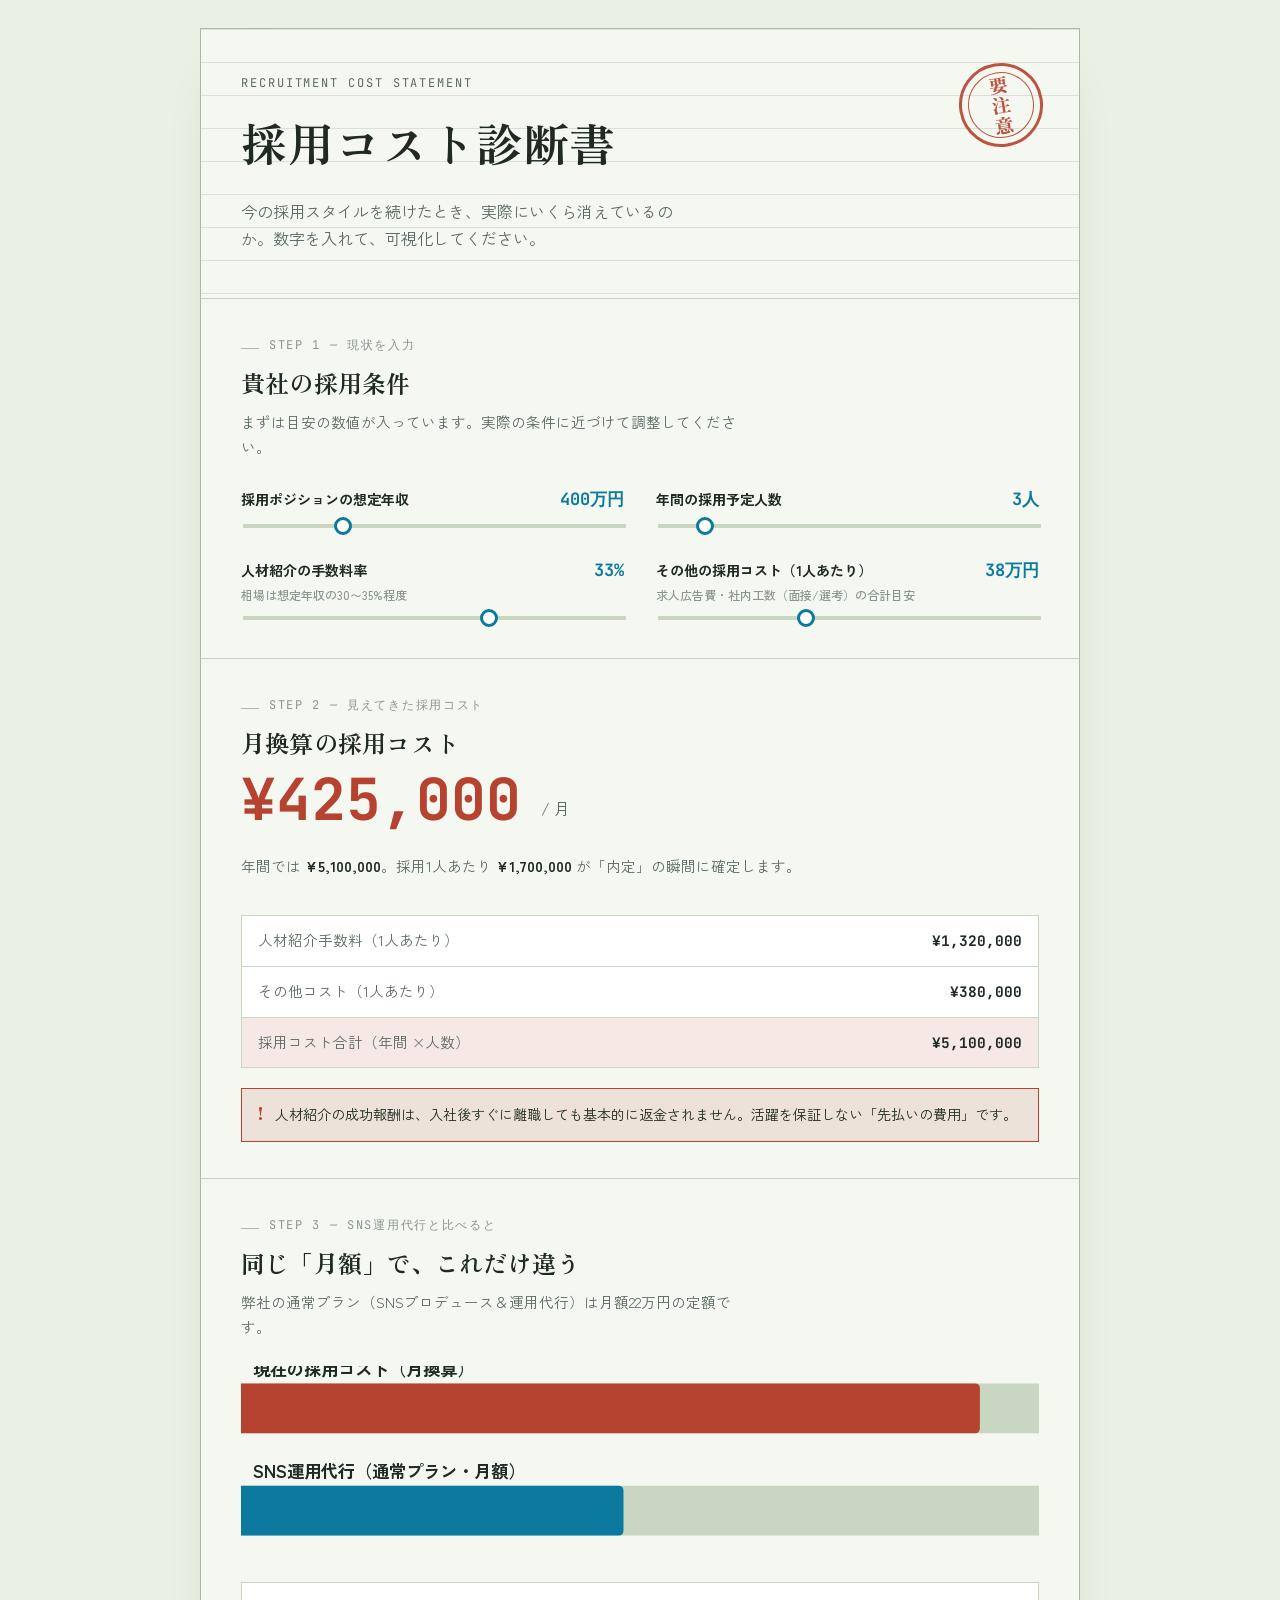
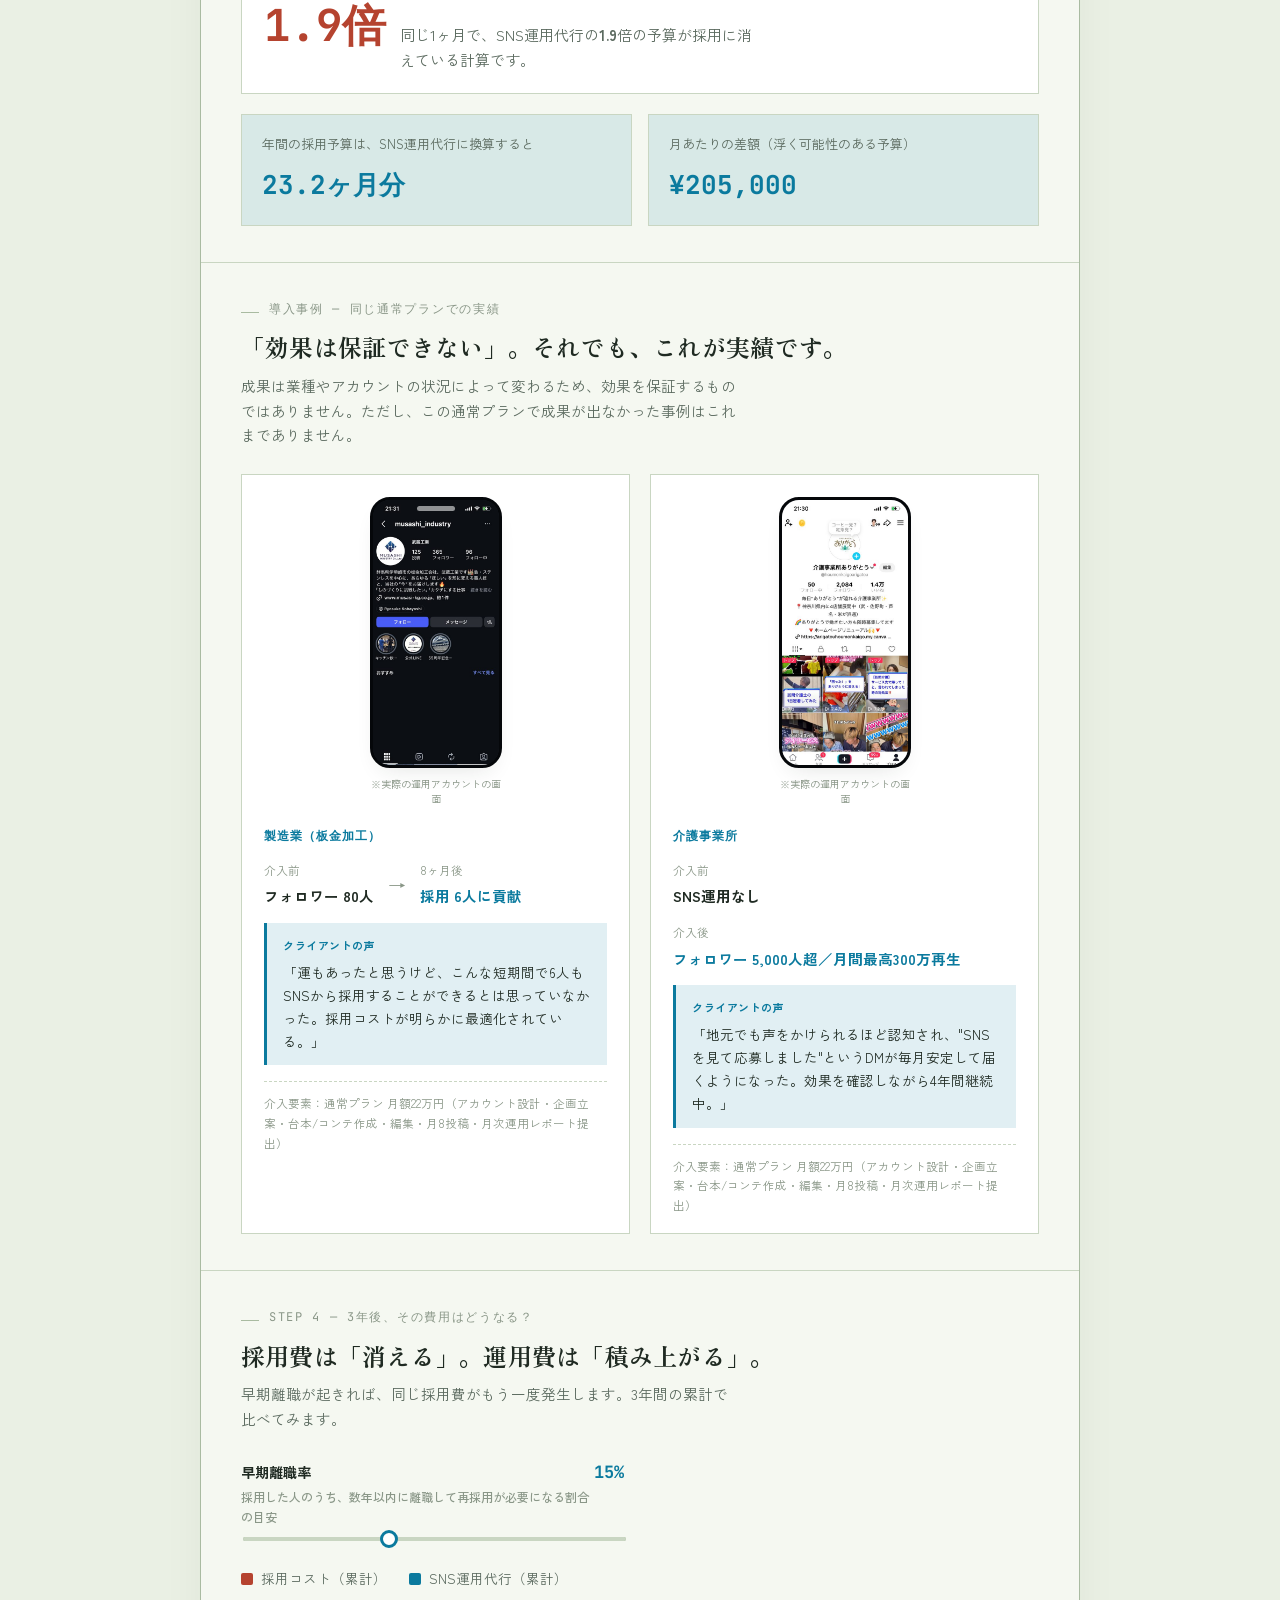
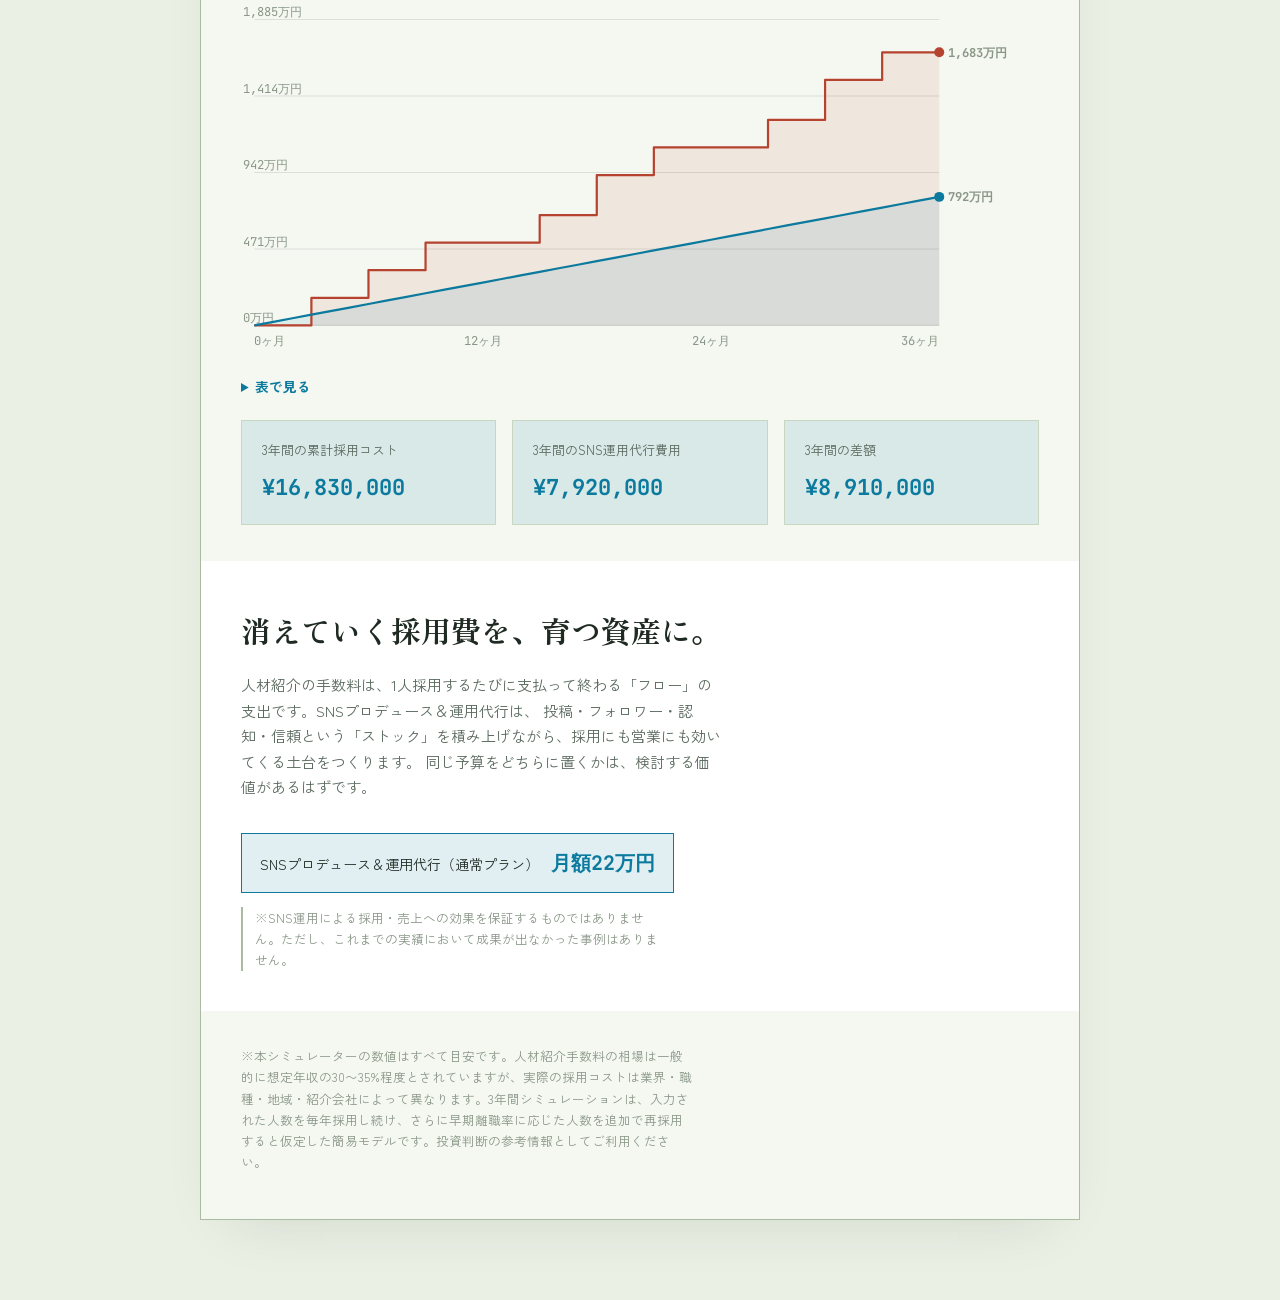
==== recruit-cost-simulator.html @ 8df4fd67 "Style the care-facility case description as a client testimonial quote" ====
<!doctype html>
<html lang="ja">
<head>
<meta charset="UTF-8" />
<meta name="viewport" content="width=device-width, initial-scale=1.0" />
<title>採用コスト診断書</title>
<meta name="description" content="今の採用スタイルを続けた場合の採用コストを可視化し、SNSプロデュース＆運用代行(月額22万円)と比較するシミュレーター。" />
<link rel="preconnect" href="https://fonts.googleapis.com">
<link rel="preconnect" href="https://fonts.gstatic.com" crossorigin>
<link href="https://fonts.googleapis.com/css2?family=Zen+Old+Mincho:wght@400;600;700;900&family=Zen+Kaku+Gothic+New:wght@400;500;700;900&family=JetBrains+Mono:wght@400;500;700&display=swap" rel="stylesheet">
<style>
  :root{
    --paper:#EAF0E4;
    --surface:#F5F8F1;
    --surface-raised:#FFFFFF;
    --ink:#1F2A22;
    --ink-muted:#5B6A5F;
    --ink-faint:#8A9788;
    --border:#C9D6C2;
    --border-strong:#A9BBA1;
    --accent-alert:#B5432F;
    --accent-alert-soft:rgba(181,67,47,0.12);
    --accent-value:#0B7A9E;
    --accent-value-soft:rgba(11,122,158,0.12);
    --grid-line:rgba(31,42,34,0.12);
    --shadow:rgba(31,42,34,0.16);
    --font-display:'Zen Old Mincho', 'Hiragino Mincho ProN', serif;
    --font-body:'Zen Kaku Gothic New', 'Hiragino Sans', sans-serif;
    --font-mono:'JetBrains Mono', 'SF Mono', monospace;
  }
  @media (prefers-color-scheme: dark){
    :root:not([data-theme="light"]){
      --paper:#121A15;
      --surface:#182119;
      --surface-raised:#1D2A20;
      --ink:#E7EFE2;
      --ink-muted:#9FB09A;
      --ink-faint:#6D7D6A;
      --border:#2A362A;
      --border-strong:#3B4A38;
      --accent-alert:#E2604A;
      --accent-alert-soft:rgba(226,96,74,0.18);
      --accent-value:#2FA0C4;
      --accent-value-soft:rgba(47,160,196,0.18);
      --grid-line:rgba(231,239,226,0.12);
      --shadow:rgba(0,0,0,0.5);
    }
  }
  :root[data-theme="dark"]{
    --paper:#121A15;
    --surface:#182119;
    --surface-raised:#1D2A20;
    --ink:#E7EFE2;
    --ink-muted:#9FB09A;
    --ink-faint:#6D7D6A;
    --border:#2A362A;
    --border-strong:#3B4A38;
    --accent-alert:#E2604A;
    --accent-alert-soft:rgba(226,96,74,0.18);
    --accent-value:#2FA0C4;
    --accent-value-soft:rgba(47,160,196,0.18);
    --grid-line:rgba(231,239,226,0.12);
    --shadow:rgba(0,0,0,0.5);
  }

  *{box-sizing:border-box;}
  html{background:var(--paper);}
  body{
    margin:0;
    background:var(--paper);
    color:var(--ink);
    font-family:var(--font-body);
    font-size:16px;
    line-height:1.7;
    -webkit-font-smoothing:antialiased;
  }
  @media (prefers-reduced-motion: reduce){
    *{animation-duration:0.001ms !important; transition-duration:0.001ms !important;}
  }

  .sheet{
    max-width:920px;
    margin:0 auto;
    padding:28px 20px 80px;
  }
  .doc{
    border:1px solid var(--border-strong);
    background:var(--surface);
    box-shadow:0 24px 60px -32px var(--shadow);
    position:relative;
  }

  /* ---------- masthead ---------- */
  .masthead{
    position:relative;
    padding:44px 40px 30px;
    border-bottom:1px solid var(--border);
    background:
      repeating-linear-gradient(var(--grid-line) 0 1px, transparent 1px 33px);
  }
  .masthead__kicker{
    font-family:var(--font-mono);
    font-size:12px;
    letter-spacing:0.16em;
    color:var(--ink-muted);
    text-transform:uppercase;
  }
  .masthead__title{
    font-family:var(--font-display);
    font-weight:700;
    font-size:clamp(30px, 5vw, 46px);
    margin:10px 0 14px;
    text-wrap:balance;
    letter-spacing:0.02em;
  }
  .masthead__lead{
    max-width:56ch;
    color:var(--ink-muted);
    font-size:16px;
  }
  .stamp{
    position:absolute;
    top:34px;
    right:36px;
    width:84px;
    height:84px;
    border:3px solid var(--accent-alert);
    border-radius:50%;
    display:flex;
    align-items:center;
    justify-content:center;
    transform:rotate(-9deg);
    opacity:0.9;
  }
  .stamp::before{
    content:"";
    position:absolute;
    inset:6px;
    border:1px solid var(--accent-alert);
    border-radius:50%;
  }
  .stamp span{
    writing-mode:vertical-rl;
    font-family:var(--font-display);
    font-weight:900;
    font-size:19px;
    color:var(--accent-alert);
    letter-spacing:0.1em;
  }
  @media (max-width:560px){
    .stamp{width:64px;height:64px;top:20px;right:20px;}
    .stamp span{font-size:14px;}
    .masthead{padding:36px 22px 24px;}
  }

  /* ---------- sections ---------- */
  .section{
    padding:36px 40px;
    border-bottom:1px solid var(--border);
  }
  .section:last-of-type{border-bottom:none;}
  @media (max-width:560px){ .section{padding:28px 22px;} }

  .eyebrow{
    display:flex;
    align-items:baseline;
    gap:10px;
    font-family:var(--font-mono);
    font-size:12px;
    letter-spacing:0.14em;
    color:var(--ink-faint);
    text-transform:uppercase;
    margin-bottom:8px;
  }
  .eyebrow::before{
    content:"";
    width:18px;
    height:1px;
    background:var(--border-strong);
    display:inline-block;
  }
  .section h2{
    font-family:var(--font-display);
    font-size:24px;
    font-weight:700;
    margin:0 0 6px;
    letter-spacing:0.01em;
  }
  .section__note{
    color:var(--ink-muted);
    font-size:14.5px;
    max-width:62ch;
    margin:0 0 26px;
  }

  /* ---------- form fields ---------- */
  .fields{
    display:grid;
    grid-template-columns:1fr 1fr;
    gap:26px 32px;
  }
  @media (max-width:640px){ .fields{grid-template-columns:1fr;} }

  .field{
    display:flex;
    flex-direction:column;
    gap:8px;
  }
  .field__label{
    display:flex;
    justify-content:space-between;
    align-items:baseline;
    font-size:14px;
    font-weight:700;
  }
  .field__label small{
    display:block;
    font-weight:500;
    color:var(--ink-faint);
    font-size:12px;
    margin-top:2px;
  }
  .field__value{
    font-family:var(--font-mono);
    font-variant-numeric:tabular-nums;
    font-size:17px;
    font-weight:700;
    color:var(--accent-value);
    white-space:nowrap;
  }
  input[type="range"]{
    -webkit-appearance:none;
    appearance:none;
    width:100%;
    height:4px;
    border-radius:2px;
    background:linear-gradient(var(--border-strong), var(--border-strong)) no-repeat;
    background-size:100% 100%;
    cursor:pointer;
  }
  input[type="range"]::-webkit-slider-runnable-track{
    height:4px;
    border-radius:2px;
    background:var(--border);
  }
  input[type="range"]::-moz-range-track{
    height:4px;
    border-radius:2px;
    background:var(--border);
  }
  input[type="range"]::-webkit-slider-thumb{
    -webkit-appearance:none;
    width:18px;height:18px;
    border-radius:50%;
    background:var(--surface-raised);
    border:3px solid var(--accent-value);
    margin-top:-7px;
    cursor:pointer;
  }
  input[type="range"]::-moz-range-thumb{
    width:12px;height:12px;
    border-radius:50%;
    background:var(--surface-raised);
    border:3px solid var(--accent-value);
    cursor:pointer;
  }
  input[type="range"]:focus-visible{outline:2px solid var(--accent-value); outline-offset:4px;}

  /* ---------- hero numbers ---------- */
  .hero-figure{
    display:flex;
    flex-wrap:wrap;
    align-items:flex-end;
    gap:12px 20px;
    margin-bottom:22px;
  }
  .hero-figure__value{
    font-family:var(--font-mono);
    font-variant-numeric:tabular-nums;
    font-weight:700;
    font-size:clamp(38px, 6vw, 58px);
    color:var(--accent-alert);
    line-height:1;
  }
  .hero-figure__unit{
    font-size:16px;
    color:var(--ink-muted);
    padding-bottom:6px;
  }
  .hero-figure__sub{
    width:100%;
    font-size:14.5px;
    color:var(--ink-muted);
  }
  .hero-figure__sub b{color:var(--ink); font-weight:700;}

  .breakdown{
    display:flex;
    flex-direction:column;
    gap:0;
    border:1px solid var(--border);
    background:var(--surface-raised);
  }
  .breakdown__row{
    display:flex;
    justify-content:space-between;
    align-items:baseline;
    gap:12px;
    padding:12px 16px;
    border-bottom:1px solid var(--border);
    font-size:14.5px;
  }
  .breakdown__row:last-child{border-bottom:none; background:var(--accent-alert-soft);}
  .breakdown__row span:first-child{color:var(--ink-muted);}
  .breakdown__row span:last-child{
    font-family:var(--font-mono);
    font-variant-numeric:tabular-nums;
    font-weight:700;
  }

  .flag{
    margin-top:20px;
    display:flex;
    gap:12px;
    padding:14px 16px;
    background:var(--accent-alert-soft);
    border:1px solid var(--accent-alert);
    font-size:14px;
    color:var(--ink);
  }
  .flag__mark{
    font-family:var(--font-display);
    font-weight:900;
    color:var(--accent-alert);
    font-size:18px;
    line-height:1;
  }

  /* ---------- bar chart ---------- */
  .barchart{width:100%; margin-bottom:22px;}
  .barchart .bar-label{font-family:var(--font-body); font-size:14px; font-weight:700; fill:var(--ink);}
  .barchart .bar-value{font-family:var(--font-mono); font-size:15px; font-weight:700; font-variant-numeric:tabular-nums;}
  .barchart .bar-track{fill:var(--border);}

  .multiple-callout{
    display:flex;
    align-items:baseline;
    gap:14px;
    flex-wrap:wrap;
    padding:20px 22px;
    background:var(--surface-raised);
    border:1px solid var(--border);
  }
  .multiple-callout__num{
    font-family:var(--font-mono);
    font-weight:700;
    font-size:44px;
    color:var(--accent-alert);
    line-height:1;
  }
  .multiple-callout__text{font-size:15px; color:var(--ink-muted); max-width:44ch;}

  .value-cards{
    display:grid;
    grid-template-columns:1fr 1fr;
    gap:16px;
    margin-top:20px;
  }
  @media (max-width:640px){ .value-cards{grid-template-columns:1fr;} }

  .case-grid{
    display:grid;
    grid-template-columns:1fr 1fr;
    gap:20px;
  }
  @media (max-width:680px){ .case-grid{grid-template-columns:1fr;} }
  .case-card{
    display:flex;
    flex-direction:column;
    padding:22px 22px 18px;
    border:1px solid var(--border);
    background:var(--surface-raised);
  }
  .case-card__top{
    display:flex;
    flex-wrap:wrap;
    gap:20px;
    align-items:flex-start;
  }
  .case-card__content{
    flex:1 1 200px;
    min-width:0;
  }

  .phone-mock{
    flex:none;
    width:132px;
    display:flex;
    flex-direction:column;
    align-items:center;
    gap:8px;
    margin:0 auto;
  }
  .phone-mock__frame{
    width:132px;
    aspect-ratio:9/18.5;
    background:#10151c;
    border:3px solid #05070a;
    border-radius:20px;
    box-shadow:0 10px 24px -12px var(--shadow), inset 0 0 0 1px rgba(255,255,255,0.05);
    position:relative;
    overflow:hidden;
  }
  .phone-mock__notch{
    position:absolute;
    top:6px;
    left:50%;
    transform:translateX(-50%);
    width:38px;
    height:5px;
    border-radius:3px;
    background:rgba(255,255,255,0.55);
    z-index:2;
  }
  .phone-mock__shot{
    width:100%;
    height:100%;
    object-fit:cover;
    object-position:top center;
    display:block;
  }
  .phone-mock__caption{
    font-size:10px;
    line-height:1.5;
    text-align:center;
    color:var(--ink-faint);
  }

  .case-card__industry{
    font-family:var(--font-mono);
    font-size:12px;
    letter-spacing:0.08em;
    color:var(--accent-value);
    font-weight:700;
    margin-bottom:14px;
  }
  .case-card__stats{
    display:flex;
    align-items:center;
    gap:14px;
    flex-wrap:wrap;
  }
  .case-stat{display:flex; flex-direction:column; gap:4px;}
  .case-stat__label{font-size:11.5px; color:var(--ink-faint);}
  .case-stat__value{font-size:14.5px; font-weight:700; color:var(--ink);}
  .case-stat__value--highlight{color:var(--accent-value);}
  .case-stat__arrow{color:var(--ink-faint); font-size:18px; padding-bottom:2px;}
  .case-card__detail{
    margin:14px 0 0;
    font-size:13.5px;
    color:var(--ink-muted);
  }
  .case-card__quote{
    margin:14px 0 0;
    padding:13px 16px;
    background:var(--accent-value-soft);
    border-left:3px solid var(--accent-value);
  }
  .case-card__quote-label{
    display:block;
    font-size:11px;
    font-weight:700;
    letter-spacing:0.05em;
    color:var(--accent-value);
    margin-bottom:6px;
  }
  .case-card__quote p{
    margin:0;
    font-size:13.5px;
    line-height:1.7;
    color:var(--ink);
  }
  .case-card__plan{
    margin:16px 0 0;
    padding-top:12px;
    border-top:1px dashed var(--border);
    font-size:11.5px;
    color:var(--ink-faint);
  }

  .value-card{
    padding:18px 20px;
    border:1px solid var(--border);
    background:var(--accent-value-soft);
  }
  .value-card__label{font-size:13px; color:var(--ink-muted); margin-bottom:8px;}
  .value-card__num{
    font-family:var(--font-mono);
    font-variant-numeric:tabular-nums;
    font-weight:700;
    font-size:26px;
    color:var(--accent-value);
  }

  /* ---------- line chart ---------- */
  .legend{
    display:flex;
    gap:22px;
    flex-wrap:wrap;
    margin-bottom:14px;
    font-size:13.5px;
    color:var(--ink-muted);
  }
  .legend__item{display:flex; align-items:center; gap:8px;}
  .legend__swatch{width:12px; height:12px; border-radius:2px; flex:none;}

  .chart2-wrap{position:relative; width:100%;}
  .chart2-wrap svg{width:100%; height:auto; display:block; overflow:visible;}
  .chart2 .grid-line{stroke:var(--grid-line); stroke-width:1;}
  .chart2 .axis-label{font-family:var(--font-mono); font-size:11px; fill:var(--ink-faint);}
  .chart2 .crosshair{stroke:var(--ink-faint); stroke-width:1; stroke-dasharray:3 3; opacity:0; pointer-events:none;}
  .chart2 .hover-dot{opacity:0; pointer-events:none;}
  .chart2 .hover-catch{fill:transparent; cursor:crosshair;}

  .tooltip{
    position:absolute;
    pointer-events:none;
    background:var(--surface-raised);
    border:1px solid var(--border-strong);
    box-shadow:0 8px 22px -10px var(--shadow);
    padding:9px 12px;
    font-size:12.5px;
    line-height:1.6;
    white-space:nowrap;
    opacity:0;
    transform:translate(-50%,-100%);
    transition:opacity .1s ease;
    z-index:5;
  }
  .tooltip.is-visible{opacity:1;}
  .tooltip .t-month{font-family:var(--font-mono); color:var(--ink-faint); font-size:11px; margin-bottom:3px;}
  .tooltip .t-row{display:flex; align-items:center; gap:6px;}
  .tooltip .t-dot{width:8px;height:8px;border-radius:50%;flex:none;}
  .tooltip .t-val{font-family:var(--font-mono); font-weight:700; font-variant-numeric:tabular-nums; margin-left:auto; padding-left:10px;}

  details.table-toggle{margin-top:16px; font-size:13.5px;}
  details.table-toggle summary{cursor:pointer; color:var(--accent-value); font-weight:700;}
  .data-table-wrap{overflow-x:auto; margin-top:12px;}
  table.data-table{border-collapse:collapse; width:100%; min-width:480px; font-size:13px;}
  table.data-table th, table.data-table td{
    border:1px solid var(--border);
    padding:7px 10px;
    text-align:right;
    font-family:var(--font-mono);
    font-variant-numeric:tabular-nums;
  }
  table.data-table th:first-child, table.data-table td:first-child{text-align:left; font-family:var(--font-body);}
  table.data-table thead th{background:var(--surface); font-family:var(--font-body); font-weight:700;}

  .summary3y{
    display:grid;
    grid-template-columns:1fr 1fr 1fr;
    gap:16px;
    margin-top:22px;
  }
  @media (max-width:680px){ .summary3y{grid-template-columns:1fr;} }
  .summary3y .value-card__num{font-size:22px;}

  /* ---------- closing ---------- */
  .closing{
    padding:44px 40px 40px;
    background:var(--surface-raised);
  }
  .closing h2{
    font-family:var(--font-display);
    font-size:clamp(22px, 3.4vw, 30px);
    margin:0 0 16px;
    text-wrap:balance;
  }
  .closing p{max-width:60ch; color:var(--ink-muted); font-size:15px;}
  .closing .price-badge{
    display:inline-flex;
    align-items:baseline;
    gap:8px;
    margin-top:18px;
    padding:12px 18px;
    border:1px solid var(--accent-value);
    background:var(--accent-value-soft);
    font-size:14px;
  }
  .closing .price-badge b{
    font-family:var(--font-mono);
    font-size:20px;
    color:var(--accent-value);
    font-variant-numeric:tabular-nums;
    white-space:nowrap;
  }
  .closing .effect-note{
    max-width:60ch;
    margin:14px 0 0;
    padding-left:12px;
    border-left:2px solid var(--border-strong);
    font-size:12.5px;
    line-height:1.7;
    color:var(--ink-faint);
  }

  .footnote{
    padding:22px 40px 34px;
    font-size:12.5px;
    color:var(--ink-faint);
    max-width:76ch;
  }
  @media (max-width:560px){ .closing, .footnote{padding-left:22px; padding-right:22px;} }
</style>
</head>
<body>

<div class="sheet">
  <div class="doc">

    <header class="masthead">
      <div class="masthead__kicker">Recruitment Cost Statement</div>
      <h1 class="masthead__title">採用コスト診断書</h1>
      <p class="masthead__lead">
        今の採用スタイルを続けたとき、実際にいくら消えているのか。数字を入れて、可視化してください。
      </p>
      <div class="stamp" aria-hidden="true"><span>要注意</span></div>
    </header>

    <!-- STEP 1 : inputs -->
    <section class="section">
      <div class="eyebrow">Step 1 — 現状を入力</div>
      <h2>貴社の採用条件</h2>
      <p class="section__note">まずは目安の数値が入っています。実際の条件に近づけて調整してください。</p>

      <div class="fields">
        <div class="field">
          <div class="field__label">
            <span>採用ポジションの想定年収</span>
            <span class="field__value" id="salaryOut">400万円</span>
          </div>
          <input type="range" id="salaryRange" min="2000000" max="10000000" step="100000" value="4000000" aria-label="想定年収" />
        </div>

        <div class="field">
          <div class="field__label">
            <span>年間の採用予定人数</span>
            <span class="field__value" id="hiresOut">3人</span>
          </div>
          <input type="range" id="hiresRange" min="1" max="20" step="1" value="3" aria-label="年間の採用予定人数" />
        </div>

        <div class="field">
          <div class="field__label">
            <span>人材紹介の手数料率
              <small>相場は想定年収の30〜35%程度</small>
            </span>
            <span class="field__value" id="agencyOut">33%</span>
          </div>
          <input type="range" id="agencyRange" min="20" max="40" step="1" value="33" aria-label="人材紹介の手数料率" />
        </div>

        <div class="field">
          <div class="field__label">
            <span>その他の採用コスト（1人あたり）
              <small>求人広告費・社内工数（面接/選考）の合計目安</small>
            </span>
            <span class="field__value" id="otherOut">38万円</span>
          </div>
          <input type="range" id="otherRange" min="0" max="1000000" step="10000" value="380000" aria-label="その他の採用コスト" />
        </div>
      </div>
    </section>

    <!-- STEP 2 : current cost -->
    <section class="section">
      <div class="eyebrow">Step 2 — 見えてきた採用コスト</div>
      <h2>月換算の採用コスト</h2>

      <div class="hero-figure">
        <span class="hero-figure__value" id="monthlyOut">¥0</span>
        <span class="hero-figure__unit">/ 月</span>
        <p class="hero-figure__sub">年間では <b id="annualOut">¥0</b>。採用1人あたり <b id="perHireOut">¥0</b> が「内定」の瞬間に確定します。</p>
      </div>

      <div class="breakdown">
        <div class="breakdown__row"><span>人材紹介手数料（1人あたり）</span><span id="agencyPartOut">¥0</span></div>
        <div class="breakdown__row"><span>その他コスト（1人あたり）</span><span id="otherPartOut">¥0</span></div>
        <div class="breakdown__row"><span>採用コスト合計（年間 ×人数）</span><span id="totalPartOut">¥0</span></div>
      </div>

      <div class="flag">
        <span class="flag__mark">!</span>
        <span>人材紹介の成功報酬は、入社後すぐに離職しても基本的に返金されません。活躍を保証しない「先払いの費用」です。</span>
      </div>
    </section>

    <!-- STEP 3 : comparison -->
    <section class="section">
      <div class="eyebrow">Step 3 — SNS運用代行と比べると</div>
      <h2>同じ「月額」で、これだけ違う</h2>
      <p class="section__note">弊社の通常プラン（SNSプロデュース＆運用代行）は月額22万円の定額です。</p>

      <svg class="barchart" id="barChart" viewBox="0 0 640 150" role="img" aria-label="月換算の採用コストとSNS運用代行の比較">
        <rect class="bar-track" x="0" y="14" width="640" height="40" />
        <path id="barRecruit" fill="var(--accent-alert)" />
        <text class="bar-label" x="10" y="8" id="barRecruitLabel"></text>
        <text class="bar-value" x="630" y="42" text-anchor="end" fill="var(--accent-alert)" id="barRecruitValue"></text>

        <rect class="bar-track" x="0" y="96" width="640" height="40" />
        <path id="barService" fill="var(--accent-value)" />
        <text class="bar-label" x="10" y="90" id="barServiceLabel">SNS運用代行（通常プラン・月額）</text>
        <text class="bar-value" x="630" y="124" text-anchor="end" fill="var(--accent-value)" id="barServiceValue">¥220,000</text>
      </svg>

      <div class="multiple-callout">
        <span class="multiple-callout__num" id="multipleOut">0.0倍</span>
        <span class="multiple-callout__text">同じ1ヶ月で、SNS運用代行の<b id="multipleOut2">0.0</b>倍の予算が採用に消えている計算です。</span>
      </div>

      <div class="value-cards">
        <div class="value-card">
          <div class="value-card__label">年間の採用予算は、SNS運用代行に換算すると</div>
          <div class="value-card__num" id="monthsEquivalentOut">0ヶ月分</div>
        </div>
        <div class="value-card">
          <div class="value-card__label">月あたりの差額（浮く可能性のある予算）</div>
          <div class="value-card__num" id="diffMonthlyOut">¥0</div>
        </div>
      </div>
    </section>

    <!-- CASE STUDIES -->
    <section class="section">
      <div class="eyebrow">導入事例 — 同じ通常プランでの実績</div>
      <h2>「効果は保証できない」。それでも、これが実績です。</h2>
      <p class="section__note">成果は業種やアカウントの状況によって変わるため、効果を保証するものではありません。ただし、この通常プランで成果が出なかった事例はこれまでありません。</p>

      <div class="case-grid">
        <article class="case-card">
          <div class="case-card__top">
            <div class="phone-mock">
              <div class="phone-mock__frame">
                <div class="phone-mock__notch"></div>
                <img class="phone-mock__shot" src="assets/cases/case-manufacturing.jpg" alt="製造業クライアントのSNSアカウント画面" loading="lazy" />
              </div>
              <span class="phone-mock__caption">※実際の運用アカウントの画面</span>
            </div>
            <div class="case-card__content">
              <div class="case-card__industry">製造業（板金加工）</div>
              <div class="case-card__stats">
                <div class="case-stat">
                  <span class="case-stat__label">介入前</span>
                  <span class="case-stat__value">フォロワー 80人</span>
                </div>
                <span class="case-stat__arrow" aria-hidden="true">→</span>
                <div class="case-stat">
                  <span class="case-stat__label">8ヶ月後</span>
                  <span class="case-stat__value case-stat__value--highlight">採用 6人に貢献</span>
                </div>
              </div>
              <div class="case-card__quote">
                <span class="case-card__quote-label">クライアントの声</span>
                <p>「運もあったと思うけど、こんな短期間で6人もSNSから採用することができるとは思っていなかった。採用コストが明らかに最適化されている。」</p>
              </div>
              <p class="case-card__plan">介入要素：通常プラン 月額22万円（アカウント設計・企画立案・台本/コンテ作成・編集・月8投稿・月次運用レポート提出）</p>
            </div>
          </div>
        </article>

        <article class="case-card">
          <div class="case-card__top">
            <div class="phone-mock">
              <div class="phone-mock__frame">
                <div class="phone-mock__notch"></div>
                <img class="phone-mock__shot" src="assets/cases/case-care.jpg" alt="介護事業所クライアントのSNSアカウント画面" loading="lazy" />
              </div>
              <span class="phone-mock__caption">※実際の運用アカウントの画面</span>
            </div>
            <div class="case-card__content">
              <div class="case-card__industry">介護事業所</div>
              <div class="case-card__stats">
                <div class="case-stat">
                  <span class="case-stat__label">介入前</span>
                  <span class="case-stat__value">SNS運用なし</span>
                </div>
                <div class="case-stat">
                  <span class="case-stat__label">介入後</span>
                  <span class="case-stat__value case-stat__value--highlight">フォロワー 5,000人超／月間最高300万再生</span>
                </div>
              </div>
              <div class="case-card__quote">
                <span class="case-card__quote-label">クライアントの声</span>
                <p>「地元でも声をかけられるほど認知され、"SNSを見て応募しました"というDMが毎月安定して届くようになった。効果を確認しながら4年間継続中。」</p>
              </div>
              <p class="case-card__plan">介入要素：通常プラン 月額22万円（アカウント設計・企画立案・台本/コンテ作成・編集・月8投稿・月次運用レポート提出）</p>
            </div>
          </div>
        </article>
      </div>
    </section>

    <!-- STEP 4 : 3yr simulation -->
    <section class="section">
      <div class="eyebrow">Step 4 — 3年後、その費用はどうなる？</div>
      <h2>採用費は「消える」。運用費は「積み上がる」。</h2>
      <p class="section__note">早期離職が起きれば、同じ採用費がもう一度発生します。3年間の累計で比べてみます。</p>

      <div class="fields" style="margin-bottom:24px;">
        <div class="field">
          <div class="field__label">
            <span>早期離職率
              <small>採用した人のうち、数年以内に離職して再採用が必要になる割合の目安</small>
            </span>
            <span class="field__value" id="turnoverOut">15%</span>
          </div>
          <input type="range" id="turnoverRange" min="0" max="40" step="1" value="15" aria-label="早期離職率" />
        </div>
      </div>

      <div class="legend">
        <span class="legend__item"><span class="legend__swatch" style="background:var(--accent-alert)"></span>採用コスト（累計）</span>
        <span class="legend__item"><span class="legend__swatch" style="background:var(--accent-value)"></span>SNS運用代行（累計）</span>
      </div>

      <div class="chart2-wrap">
        <svg class="chart2" id="chart2" viewBox="0 0 720 320" role="img" aria-label="36ヶ月間の累計コスト推移">
          <g id="gridLines"></g>
          <g id="axisLabels"></g>
          <path id="areaRecruit" fill="var(--accent-alert)" opacity="0.10" stroke="none" />
          <path id="areaService" fill="var(--accent-value)" opacity="0.10" stroke="none" />
          <path id="lineRecruit" fill="none" stroke="var(--accent-alert)" stroke-width="2" stroke-linejoin="round" />
          <path id="lineService" fill="none" stroke="var(--accent-value)" stroke-width="2" stroke-linejoin="round" />
          <circle id="endDotRecruit" r="4.5" fill="var(--accent-alert)" />
          <circle id="endDotService" r="4.5" fill="var(--accent-value)" />
          <text id="endLabelRecruit" class="axis-label" font-weight="700" fill="var(--accent-alert)"></text>
          <text id="endLabelService" class="axis-label" font-weight="700" fill="var(--accent-value)"></text>
          <line id="crosshair" class="crosshair" y1="10" y2="270" />
          <circle id="hoverDotRecruit" class="hover-dot" r="4" fill="var(--accent-alert)" />
          <circle id="hoverDotService" class="hover-dot" r="4" fill="var(--accent-value)" />
          <rect id="hoverCatch" class="hover-catch" x="0" y="0" width="720" height="290" />
        </svg>
        <div class="tooltip" id="tooltip">
          <div class="t-month" id="tt-month"></div>
          <div class="t-row"><span class="t-dot" style="background:var(--accent-alert)"></span>採用コスト<span class="t-val" id="tt-recruit"></span></div>
          <div class="t-row"><span class="t-dot" style="background:var(--accent-value)"></span>SNS運用代行<span class="t-val" id="tt-service"></span></div>
        </div>
      </div>

      <details class="table-toggle">
        <summary>表で見る</summary>
        <div class="data-table-wrap">
          <table class="data-table">
            <thead><tr><th>経過月</th><th>採用コスト（累計）</th><th>SNS運用代行（累計）</th></tr></thead>
            <tbody id="timelineTableBody"></tbody>
          </table>
        </div>
      </details>

      <div class="summary3y">
        <div class="value-card">
          <div class="value-card__label">3年間の累計採用コスト</div>
          <div class="value-card__num" id="recruit3yOut">¥0</div>
        </div>
        <div class="value-card">
          <div class="value-card__label">3年間のSNS運用代行費用</div>
          <div class="value-card__num" id="service3yOut">¥0</div>
        </div>
        <div class="value-card">
          <div class="value-card__label">3年間の差額</div>
          <div class="value-card__num" id="diff3yOut">¥0</div>
        </div>
      </div>
    </section>

    <div class="closing">
      <h2>消えていく採用費を、育つ資産に。</h2>
      <p>
        人材紹介の手数料は、1人採用するたびに支払って終わる「フロー」の支出です。SNSプロデュース＆運用代行は、
        投稿・フォロワー・認知・信頼という「ストック」を積み上げながら、採用にも営業にも効いてくる土台をつくります。
        同じ予算をどちらに置くかは、検討する価値があるはずです。
      </p>
      <div class="price-badge">SNSプロデュース＆運用代行（通常プラン）&nbsp;<b>月額22万円</b></div>
      <p class="effect-note">※SNS運用による採用・売上への効果を保証するものではありません。ただし、これまでの実績において成果が出なかった事例はありません。</p>
    </div>

    <p class="footnote">
      ※本シミュレーターの数値はすべて目安です。人材紹介手数料の相場は一般的に想定年収の30〜35%程度とされていますが、実際の採用コストは業界・職種・地域・紹介会社によって異なります。3年間シミュレーションは、入力された人数を毎年採用し続け、さらに早期離職率に応じた人数を追加で再採用すると仮定した簡易モデルです。投資判断の参考情報としてご利用ください。
    </p>
  </div>
</div>

<script>
(function(){
  const SERVICE_MONTHLY = 220000;

  const el = (id) => document.getElementById(id);
  const salaryRange = el('salaryRange');
  const hiresRange = el('hiresRange');
  const agencyRange = el('agencyRange');
  const otherRange = el('otherRange');
  const turnoverRange = el('turnoverRange');

  function yen(n){
    return '¥' + Math.round(n).toLocaleString('ja-JP');
  }
  function man(n){
    return Math.round(n/10000).toLocaleString('ja-JP') + '万円';
  }

  function roundedBarPath(x0, y, width, h, r){
    width = Math.max(width, 0);
    if(width < r*2){
      // too small for rounded corner, draw plain rect
      return `M ${x0} ${y} H ${x0+width} V ${y+h} H ${x0} Z`;
    }
    return `M ${x0} ${y} H ${x0+width-r} Q ${x0+width} ${y} ${x0+width} ${y+r} V ${y+h-r} Q ${x0+width} ${y+h} ${x0+width-r} ${y+h} H ${x0} Z`;
  }

  function buildTimeline(perHire, hires, turnoverRate){
    const months = 36;
    const events = [];
    const n1 = Math.max(1, Math.round(hires));
    // 年間の採用予定人数は毎年繰り返し発生する（成長を続ける限り採用活動も続くため）
    for(let year=0; year<3; year++){
      for(let i=0;i<n1;i++){
        const m = year*12 + Math.round(((i+1)/(n1+1)) * 12);
        events.push({ month: Math.max(1, Math.min(months, m)), cost: perHire });
      }
    }
    // 早期離職による追加の再採用コスト（1年目・2年目に採用した人が離職した場合の補充）
    const repeatCost = perHire * hires * (turnoverRate/100);
    if(repeatCost > 0){
      events.push({ month: 18, cost: repeatCost });
      events.push({ month: 30, cost: repeatCost });
    }
    const recruitCum = new Array(months+1).fill(0);
    const serviceCum = new Array(months+1).fill(0);
    let running = 0;
    for(let m=1;m<=months;m++){
      events.filter(e => e.month === m).forEach(e => running += e.cost);
      recruitCum[m] = running;
      serviceCum[m] = SERVICE_MONTHLY * m;
    }
    return { recruitCum, serviceCum };
  }

  function render(){
    const salary = Number(salaryRange.value);
    const hires = Number(hiresRange.value);
    const agencyRate = Number(agencyRange.value);
    const otherCost = Number(otherRange.value);
    const turnoverRate = Number(turnoverRange.value);

    el('salaryOut').textContent = man(salary);
    el('hiresOut').textContent = hires + '人';
    el('agencyOut').textContent = agencyRate + '%';
    el('otherOut').textContent = man(otherCost);
    el('turnoverOut').textContent = turnoverRate + '%';

    const agencyFee = salary * (agencyRate/100);
    const perHire = agencyFee + otherCost;
    const annualCost = perHire * hires;
    const monthlyCost = annualCost / 12;

    el('monthlyOut').textContent = yen(monthlyCost);
    el('annualOut').textContent = yen(annualCost);
    el('perHireOut').textContent = yen(perHire);
    el('agencyPartOut').textContent = yen(agencyFee);
    el('otherPartOut').textContent = yen(otherCost);
    el('totalPartOut').textContent = yen(annualCost);

    // --- bar chart ---
    const maxBar = Math.max(monthlyCost, SERVICE_MONTHLY) * 1.08;
    const w1 = (monthlyCost / maxBar) * 640;
    const w2 = (SERVICE_MONTHLY / maxBar) * 640;
    el('barRecruit').setAttribute('d', roundedBarPath(0, 14, w1, 40, 4));
    el('barService').setAttribute('d', roundedBarPath(0, 96, w2, 40, 4));
    el('barRecruitLabel').textContent = '現在の採用コスト（月換算）';
    el('barRecruitValue').textContent = yen(monthlyCost);
    el('barRecruitValue').setAttribute('x', Math.max(w1 - 10, 90));
    el('barRecruitValue').setAttribute('y', 42);
    el('barRecruitValue').setAttribute('text-anchor', w1 > 140 ? 'end' : 'start');
    if(w1 <= 140){ el('barRecruitValue').setAttribute('x', w1 + 10); }

    el('barServiceValue').setAttribute('x', Math.max(w2 - 10, 90));
    el('barServiceValue').setAttribute('text-anchor', w2 > 140 ? 'end' : 'start');
    if(w2 <= 140){ el('barServiceValue').setAttribute('x', w2 + 10); }

    const multiple = monthlyCost / SERVICE_MONTHLY;
    el('multipleOut').textContent = multiple.toFixed(1) + '倍';
    el('multipleOut2').textContent = multiple.toFixed(1);

    const monthsEquivalent = annualCost / SERVICE_MONTHLY;
    el('monthsEquivalentOut').textContent = monthsEquivalent.toFixed(1) + 'ヶ月分';
    el('diffMonthlyOut').textContent = yen(Math.abs(monthlyCost - SERVICE_MONTHLY));

    // --- 36 month timeline ---
    const { recruitCum, serviceCum } = buildTimeline(perHire, hires, turnoverRate);
    const months = 36;
    const maxVal = Math.max(recruitCum[months], serviceCum[months]) * 1.12 || 1;

    const padL = 12, padR = 90, padT = 14, padB = 30;
    const plotW = 720 - padL - padR;
    const plotH = 320 - padT - padB;
    const x = (m) => padL + (m/months) * plotW;
    const y = (v) => padT + plotH - (v/maxVal) * plotH;

    // grid + axis labels
    const gridG = el('gridLines');
    const axisG = el('axisLabels');
    gridG.innerHTML = '';
    axisG.innerHTML = '';
    const ticks = 4;
    for(let i=0;i<=ticks;i++){
      const v = (maxVal/ticks)*i;
      const gy = y(v);
      const line = document.createElementNS('http://www.w3.org/2000/svg','line');
      line.setAttribute('class','grid-line');
      line.setAttribute('x1', padL); line.setAttribute('x2', padL+plotW);
      line.setAttribute('y1', gy); line.setAttribute('y2', gy);
      gridG.appendChild(line);
      const t = document.createElementNS('http://www.w3.org/2000/svg','text');
      t.setAttribute('class','axis-label');
      t.setAttribute('x', 2); t.setAttribute('y', gy - 3);
      t.textContent = man(v);
      axisG.appendChild(t);
    }
    [0,12,24,36].forEach(m => {
      const t = document.createElementNS('http://www.w3.org/2000/svg','text');
      t.setAttribute('class','axis-label');
      t.setAttribute('x', x(m));
      t.setAttribute('y', padT+plotH+18);
      t.setAttribute('text-anchor', m===0 ? 'start' : (m===36 ? 'end' : 'middle'));
      t.textContent = m + 'ヶ月';
      axisG.appendChild(t);
    });

    function stepPath(arr){
      let d = `M ${x(0)} ${y(arr[0])}`;
      for(let m=1;m<=months;m++){
        d += ` L ${x(m)} ${y(arr[m-1])} L ${x(m)} ${y(arr[m])}`;
      }
      return d;
    }
    function linearPath(arr){
      let d = `M ${x(0)} ${y(arr[0])}`;
      for(let m=1;m<=months;m++){
        d += ` L ${x(m)} ${y(arr[m])}`;
      }
      return d;
    }
    function areaPath(linePathD, arr){
      return `${linePathD} L ${x(months)} ${padT+plotH} L ${x(0)} ${padT+plotH} Z`;
    }

    const recruitLineD = stepPath(recruitCum);
    const serviceLineD = linearPath(serviceCum);
    el('lineRecruit').setAttribute('d', recruitLineD);
    el('lineService').setAttribute('d', serviceLineD);
    el('areaRecruit').setAttribute('d', areaPath(recruitLineD, recruitCum));
    el('areaService').setAttribute('d', areaPath(serviceLineD, serviceCum));

    el('endDotRecruit').setAttribute('cx', x(months));
    el('endDotRecruit').setAttribute('cy', y(recruitCum[months]));
    el('endDotService').setAttribute('cx', x(months));
    el('endDotService').setAttribute('cy', y(serviceCum[months]));

    const elr = el('endLabelRecruit');
    elr.setAttribute('x', x(months)+8);
    elr.setAttribute('y', y(recruitCum[months])+4);
    elr.textContent = man(recruitCum[months]);
    const els = el('endLabelService');
    els.setAttribute('x', x(months)+8);
    els.setAttribute('y', y(serviceCum[months])+4);
    els.textContent = man(serviceCum[months]);

    el('recruit3yOut').textContent = yen(recruitCum[months]);
    el('service3yOut').textContent = yen(serviceCum[months]);
    el('diff3yOut').textContent = yen(Math.abs(recruitCum[months]-serviceCum[months]));

    // table
    const tbody = el('timelineTableBody');
    tbody.innerHTML = '';
    for(let m=0;m<=months;m+=3){
      const tr = document.createElement('tr');
      tr.innerHTML = `<td>${m}ヶ月目</td><td>${yen(recruitCum[m])}</td><td>${yen(serviceCum[m])}</td>`;
      tbody.appendChild(tr);
    }

    // store for hover
    render._recruitCum = recruitCum;
    render._serviceCum = serviceCum;
    render._x = x; render._y = y;
  }

  // hover interaction on chart2
  const svg = el('chart2');
  const catch_ = el('hoverCatch');
  const tooltip = el('tooltip');
  const wrap = document.querySelector('.chart2-wrap');
  const crosshair = el('crosshair');
  const hoverRecruit = el('hoverDotRecruit');
  const hoverService = el('hoverDotService');

  function pt(evt){
    const rect = svg.getBoundingClientRect();
    const vb = svg.viewBox.baseVal;
    const clientX = (evt.touches ? evt.touches[0].clientX : evt.clientX);
    const clientY = (evt.touches ? evt.touches[0].clientY : evt.clientY);
    const sx = ((clientX - rect.left) / rect.width) * vb.width;
    const sy = ((clientY - rect.top) / rect.height) * vb.height;
    return { sx, sy, rect };
  }

  function onMove(evt){
    if(!render._x) return;
    const { sx, rect } = pt(evt);
    const months = 36;
    const padL = 12, padR = 90;
    const plotW = 720 - padL - padR;
    let m = Math.round(((sx - padL) / plotW) * months);
    m = Math.max(0, Math.min(months, m));
    const cx = render._x(m);
    crosshair.setAttribute('x1', cx);
    crosshair.setAttribute('x2', cx);
    crosshair.style.opacity = 1;

    const ry = render._y(render._recruitCum[m]);
    const sy2 = render._y(render._serviceCum[m]);
    hoverRecruit.setAttribute('cx', cx); hoverRecruit.setAttribute('cy', ry); hoverRecruit.style.opacity = 1;
    hoverService.setAttribute('cx', cx); hoverService.setAttribute('cy', sy2); hoverService.style.opacity = 1;

    el('tt-month').textContent = m + 'ヶ月目';
    el('tt-recruit').textContent = yen(render._recruitCum[m]);
    el('tt-service').textContent = yen(render._serviceCum[m]);

    const px = (cx / 720) * rect.width;
    const py = (Math.min(ry, sy2) / 320) * rect.height;
    tooltip.style.left = px + 'px';
    tooltip.style.top = Math.max(py - 12, 40) + 'px';
    tooltip.classList.add('is-visible');
  }
  function onLeave(){
    crosshair.style.opacity = 0;
    hoverRecruit.style.opacity = 0;
    hoverService.style.opacity = 0;
    tooltip.classList.remove('is-visible');
  }
  catch_.addEventListener('mousemove', onMove);
  catch_.addEventListener('mouseleave', onLeave);
  catch_.addEventListener('touchmove', (e)=>{ onMove(e); }, {passive:true});
  catch_.addEventListener('touchend', onLeave);

  [salaryRange, hiresRange, agencyRange, otherRange, turnoverRange].forEach(input => {
    input.addEventListener('input', render);
  });

  render();
})();
</script>
</body>
</html>
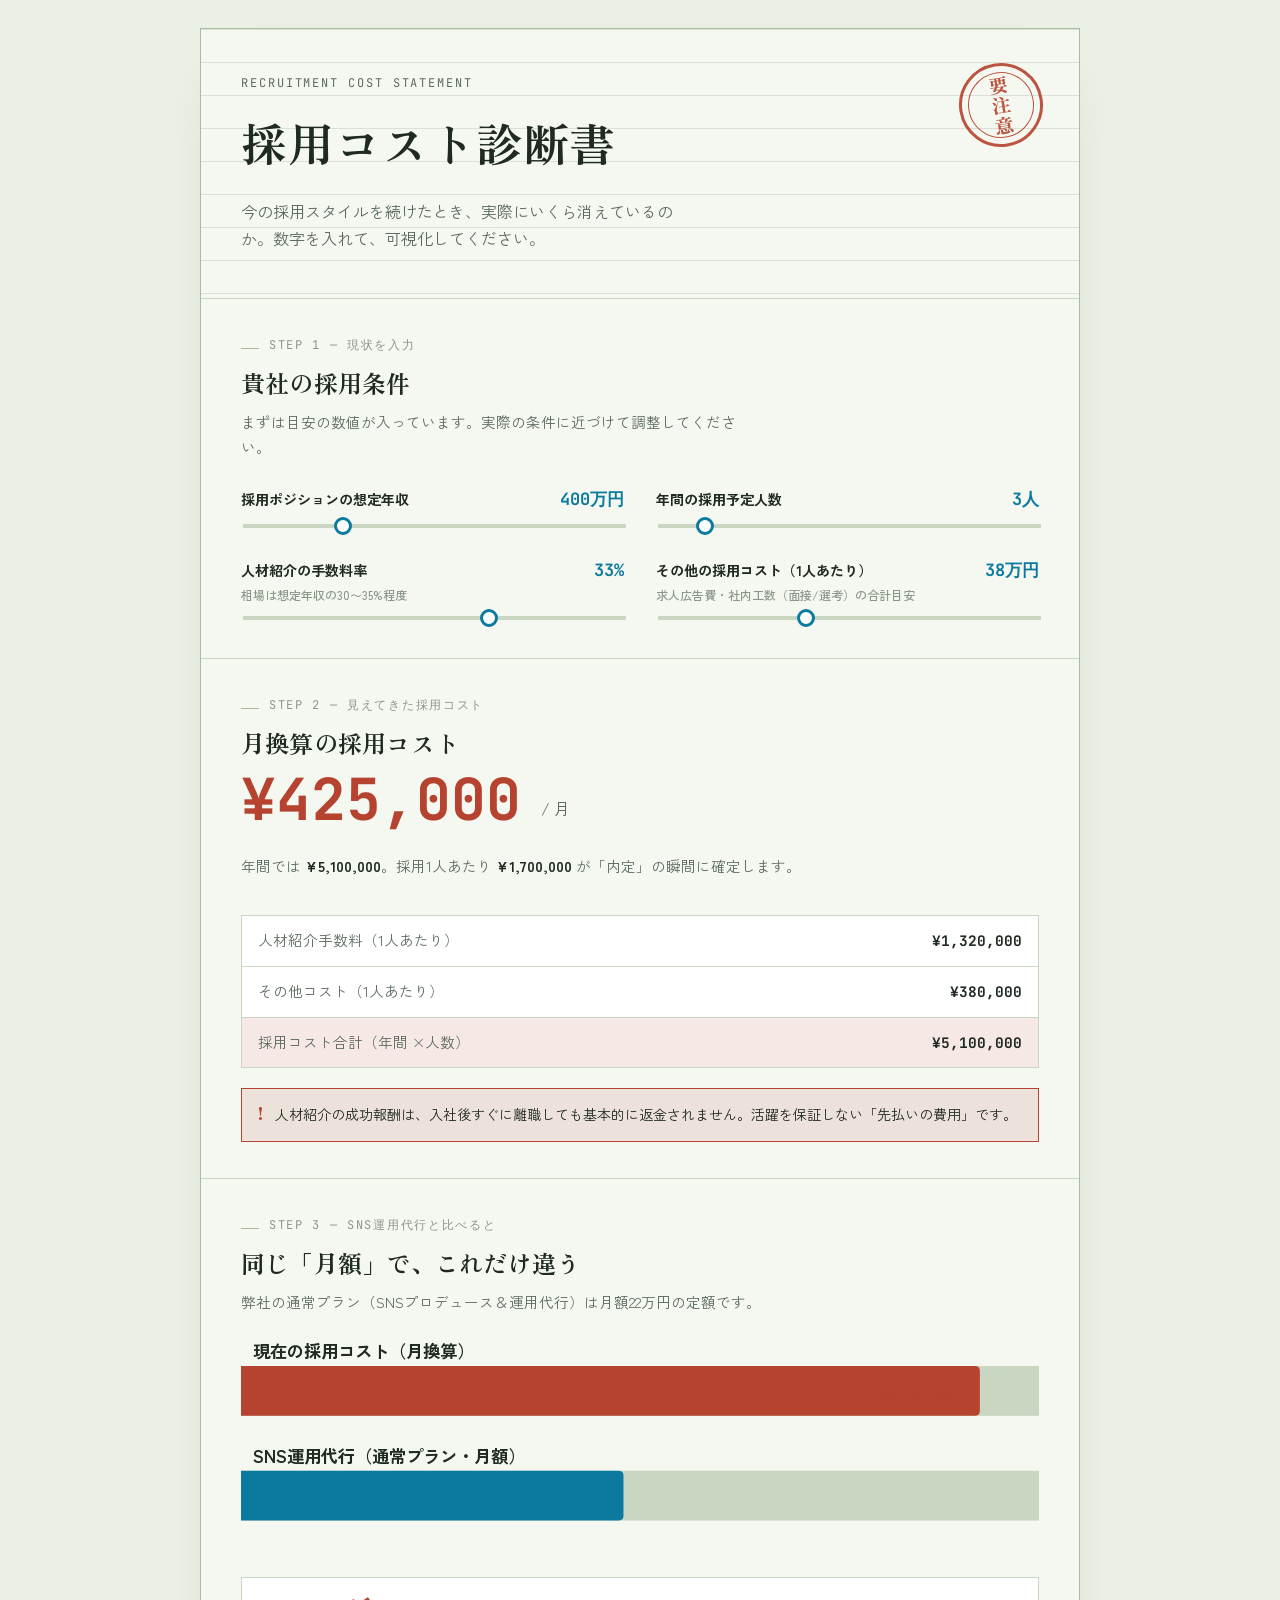
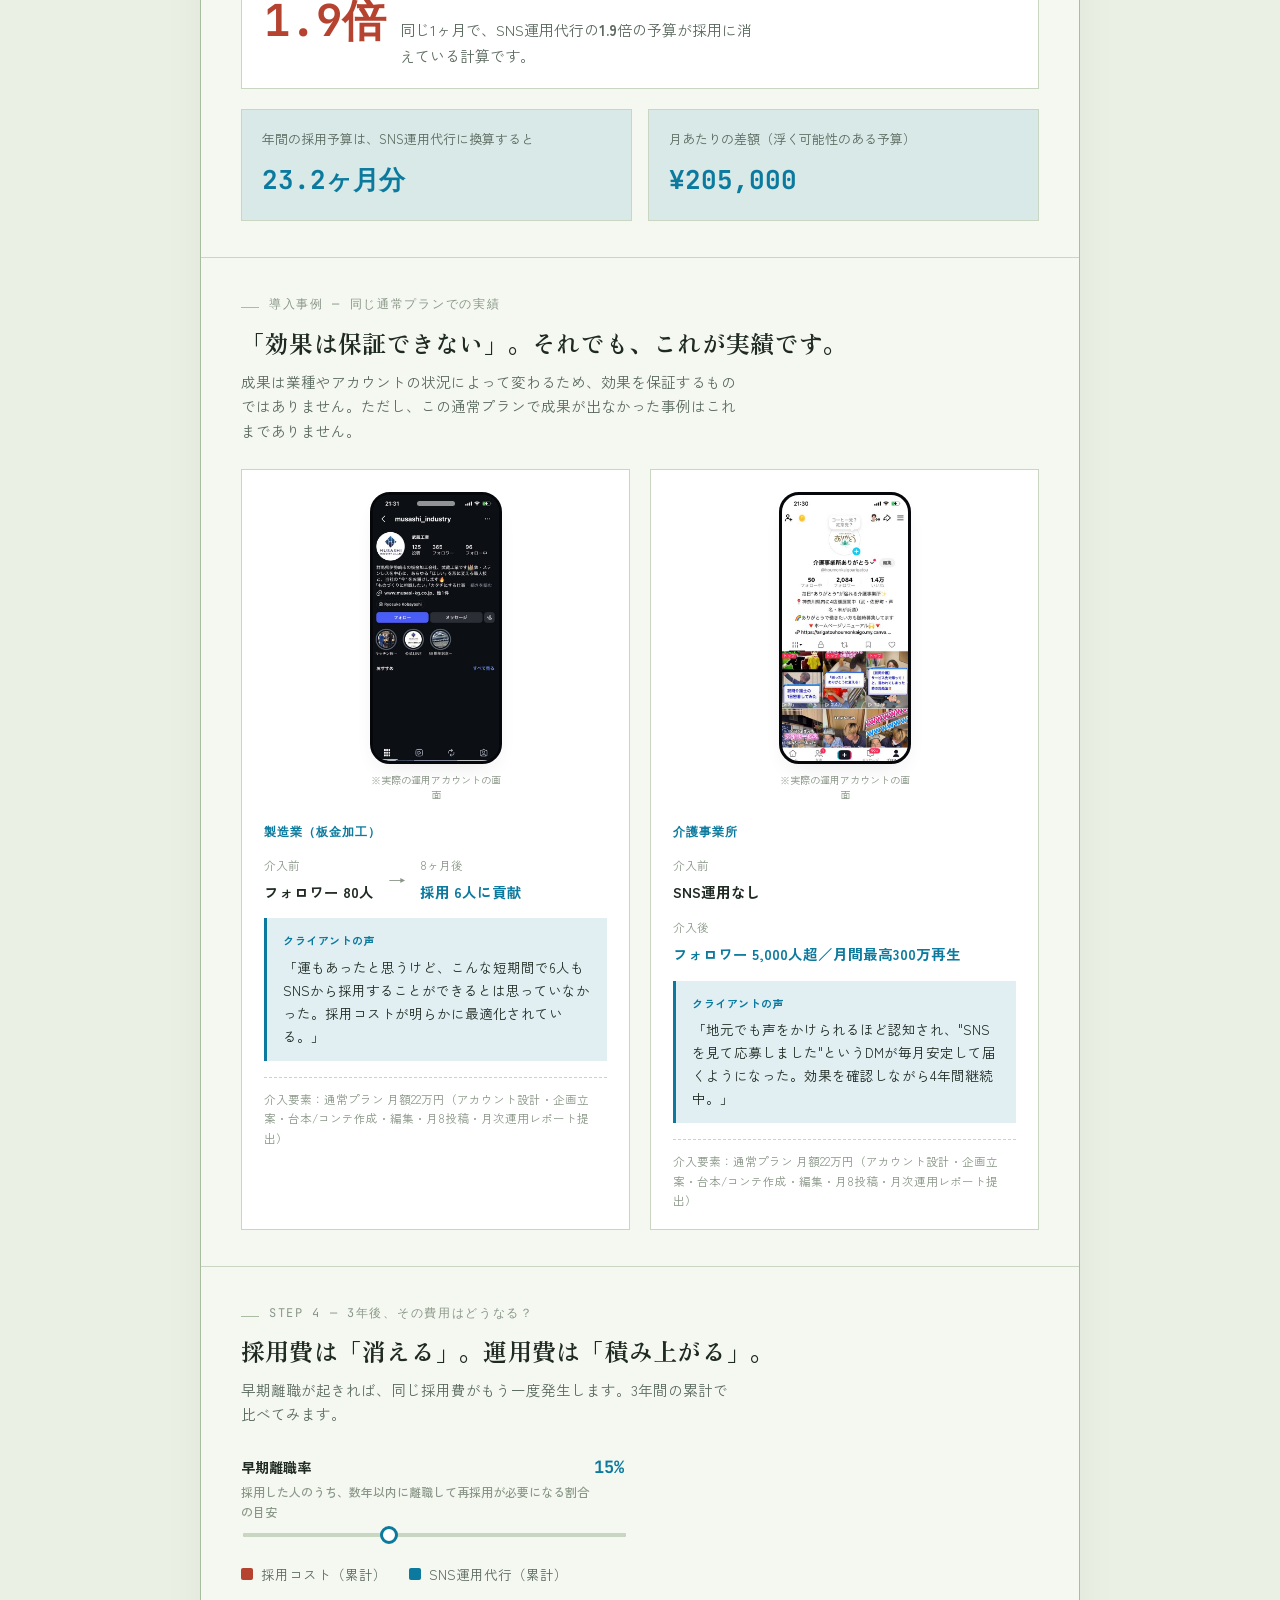
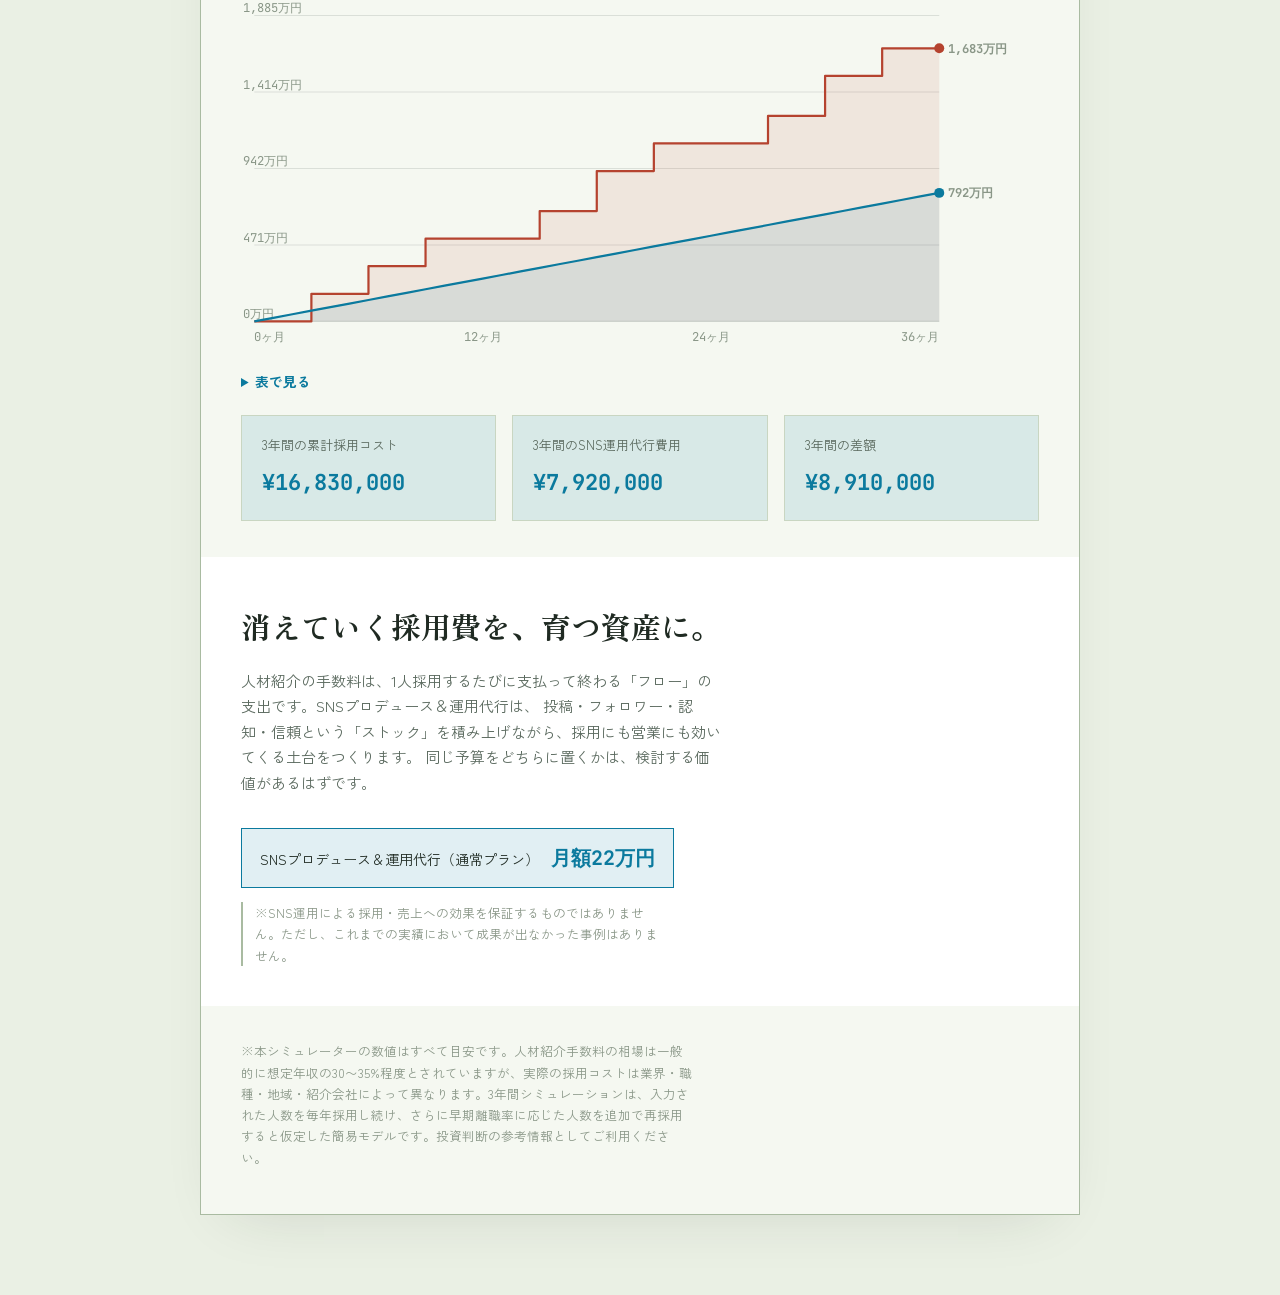
==== commit 4a215785: "Fix clipped bar-chart label and force the plan note onto one line The bar-chart labels sat above the" ====
--- a/recruit-cost-simulator.html
+++ b/recruit-cost-simulator.html
@@ -192,6 +192,9 @@
     max-width:62ch;
     margin:0 0 26px;
   }
+  @media (min-width:641px){
+    .section__note--nowrap{ max-width:none; white-space:nowrap; }
+  }
 
   /* ---------- form fields ---------- */
   .fields{
@@ -700,18 +703,18 @@
     <section class="section">
       <div class="eyebrow">Step 3 — SNS運用代行と比べると</div>
       <h2>同じ「月額」で、これだけ違う</h2>
-      <p class="section__note">弊社の通常プラン（SNSプロデュース＆運用代行）は月額22万円の定額です。</p>
-
-      <svg class="barchart" id="barChart" viewBox="0 0 640 150" role="img" aria-label="月換算の採用コストとSNS運用代行の比較">
-        <rect class="bar-track" x="0" y="14" width="640" height="40" />
+      <p class="section__note section__note--nowrap">弊社の通常プラン（SNSプロデュース＆運用代行）は月額22万円の定額です。</p>
+
+      <svg class="barchart" id="barChart" viewBox="0 0 640 166" role="img" aria-label="月換算の採用コストとSNS運用代行の比較">
+        <rect class="bar-track" x="0" y="20" width="640" height="40" />
         <path id="barRecruit" fill="var(--accent-alert)" />
-        <text class="bar-label" x="10" y="8" id="barRecruitLabel"></text>
-        <text class="bar-value" x="630" y="42" text-anchor="end" fill="var(--accent-alert)" id="barRecruitValue"></text>
-
-        <rect class="bar-track" x="0" y="96" width="640" height="40" />
+        <text class="bar-label" x="10" y="14" id="barRecruitLabel"></text>
+        <text class="bar-value" x="630" y="48" text-anchor="end" fill="var(--accent-alert)" id="barRecruitValue"></text>
+
+        <rect class="bar-track" x="0" y="104" width="640" height="40" />
         <path id="barService" fill="var(--accent-value)" />
-        <text class="bar-label" x="10" y="90" id="barServiceLabel">SNS運用代行（通常プラン・月額）</text>
-        <text class="bar-value" x="630" y="124" text-anchor="end" fill="var(--accent-value)" id="barServiceValue">¥220,000</text>
+        <text class="bar-label" x="10" y="98" id="barServiceLabel">SNS運用代行（通常プラン・月額）</text>
+        <text class="bar-value" x="630" y="132" text-anchor="end" fill="var(--accent-value)" id="barServiceValue">¥220,000</text>
       </svg>
 
       <div class="multiple-callout">
@@ -975,12 +978,12 @@
     const maxBar = Math.max(monthlyCost, SERVICE_MONTHLY) * 1.08;
     const w1 = (monthlyCost / maxBar) * 640;
     const w2 = (SERVICE_MONTHLY / maxBar) * 640;
-    el('barRecruit').setAttribute('d', roundedBarPath(0, 14, w1, 40, 4));
-    el('barService').setAttribute('d', roundedBarPath(0, 96, w2, 40, 4));
+    el('barRecruit').setAttribute('d', roundedBarPath(0, 20, w1, 40, 4));
+    el('barService').setAttribute('d', roundedBarPath(0, 104, w2, 40, 4));
     el('barRecruitLabel').textContent = '現在の採用コスト（月換算）';
     el('barRecruitValue').textContent = yen(monthlyCost);
     el('barRecruitValue').setAttribute('x', Math.max(w1 - 10, 90));
-    el('barRecruitValue').setAttribute('y', 42);
+    el('barRecruitValue').setAttribute('y', 48);
     el('barRecruitValue').setAttribute('text-anchor', w1 > 140 ? 'end' : 'start');
     if(w1 <= 140){ el('barRecruitValue').setAttribute('x', w1 + 10); }
 
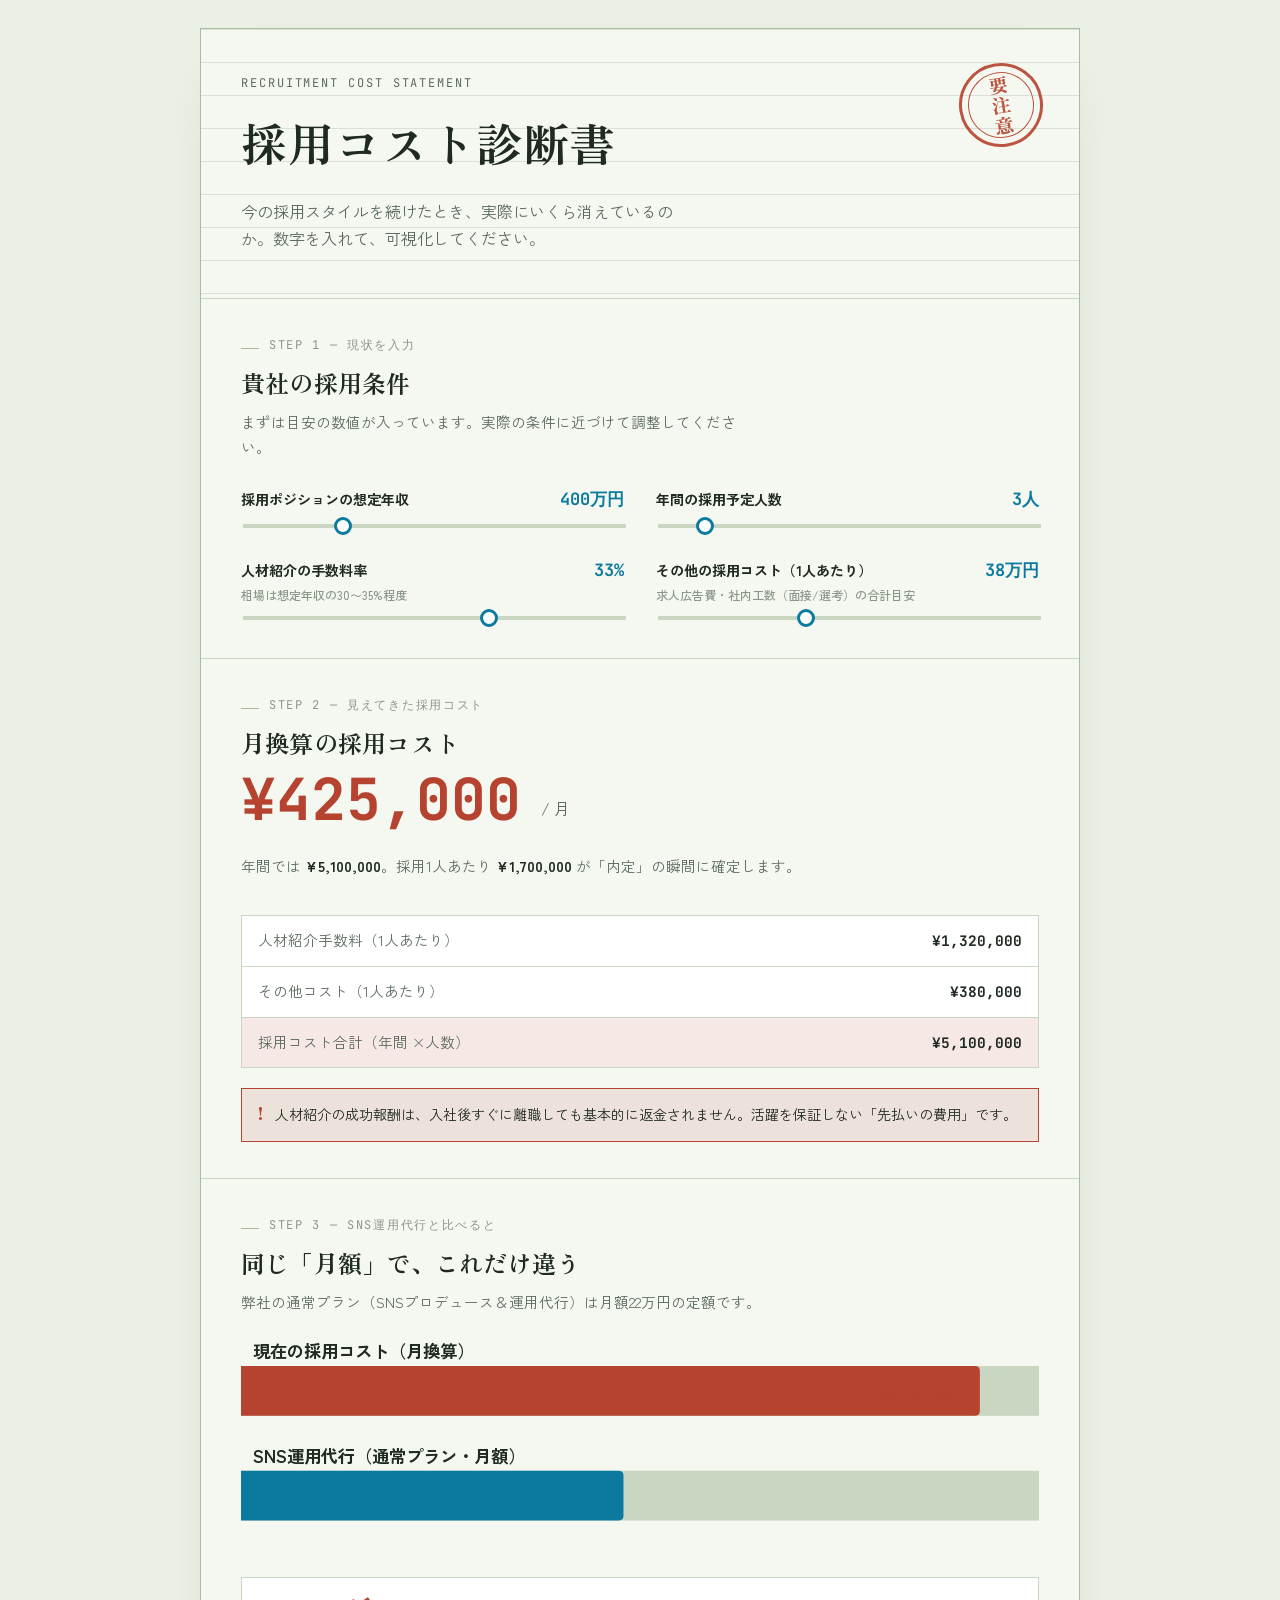
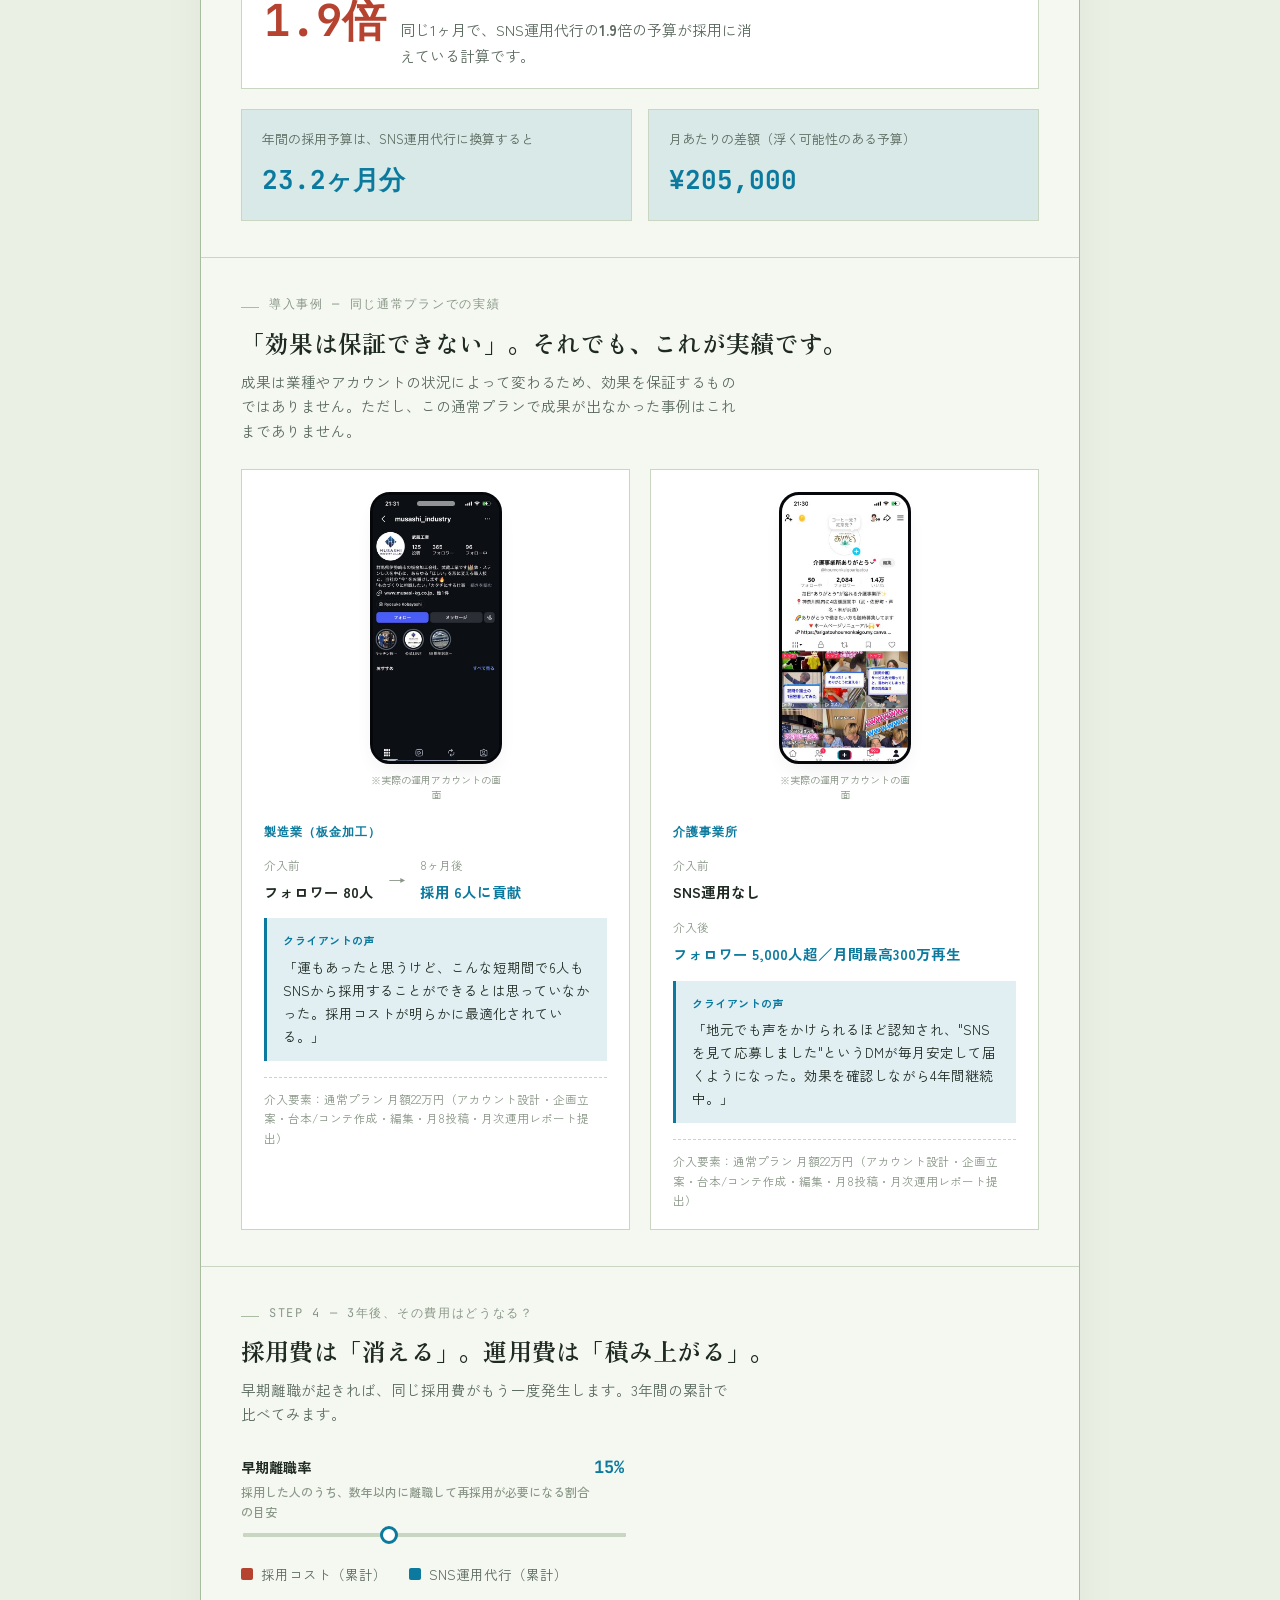
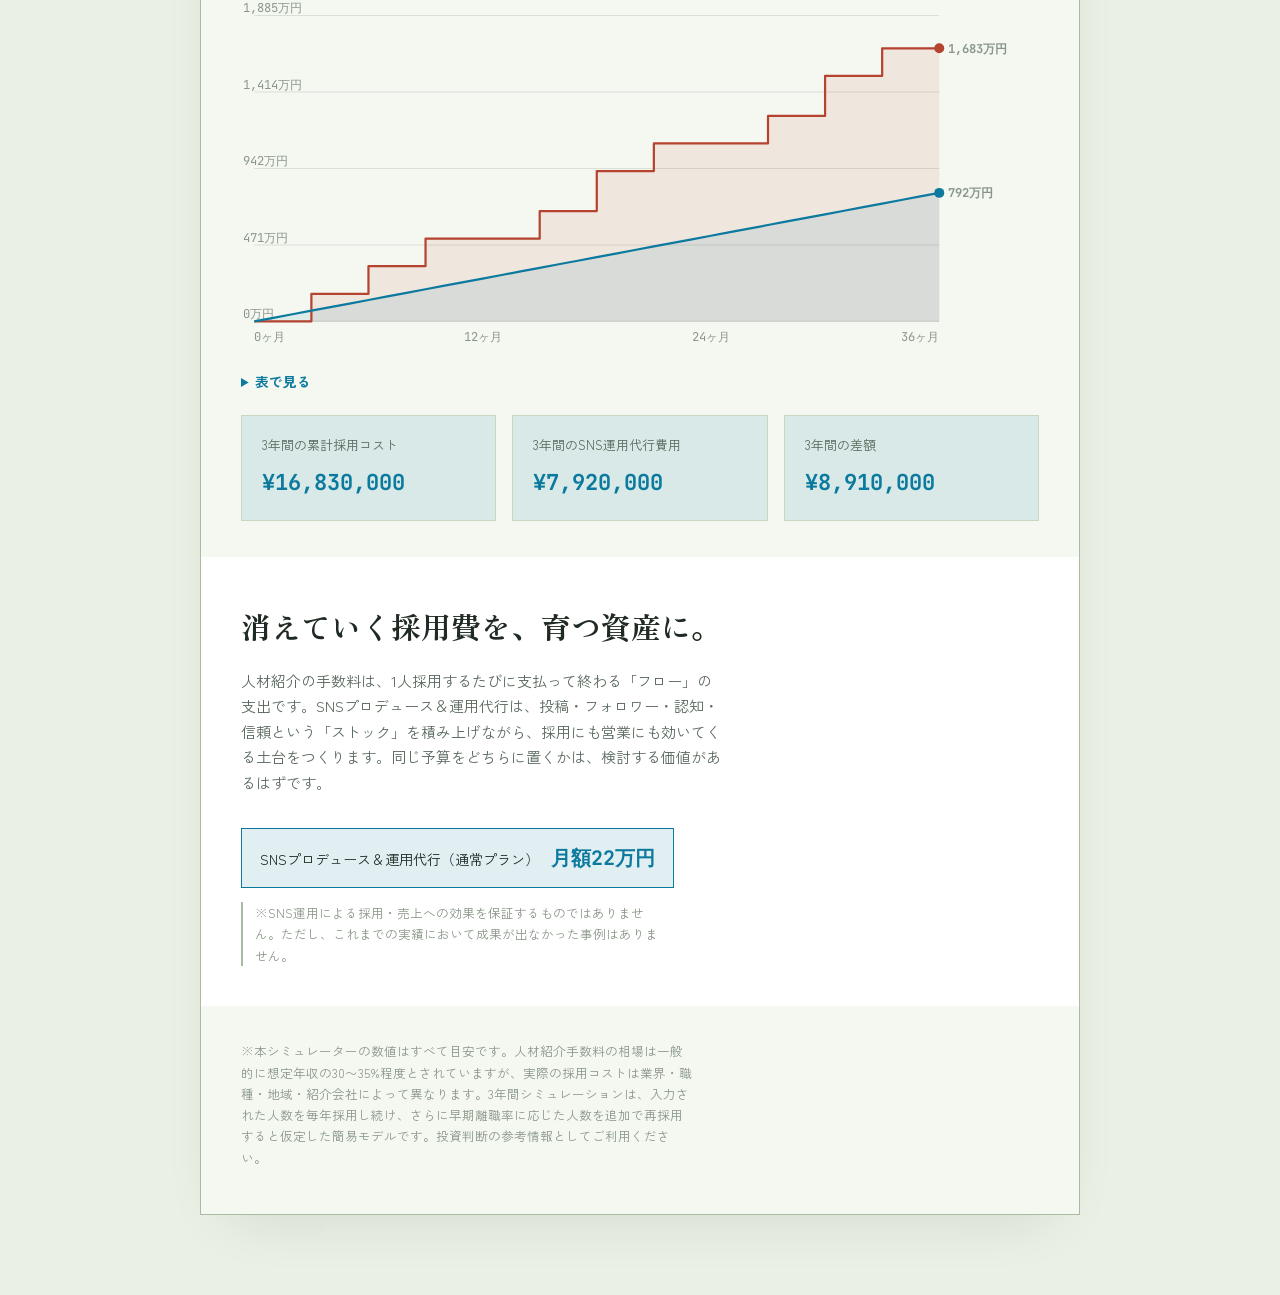
==== commit 3154ea8e: "Fix stray mid-sentence spaces in the closing paragraph The paragraph text was wrapped across multipl" ====
--- a/recruit-cost-simulator.html
+++ b/recruit-cost-simulator.html
@@ -879,11 +879,7 @@
 
     <div class="closing">
       <h2>消えていく採用費を、育つ資産に。</h2>
-      <p>
-        人材紹介の手数料は、1人採用するたびに支払って終わる「フロー」の支出です。SNSプロデュース＆運用代行は、
-        投稿・フォロワー・認知・信頼という「ストック」を積み上げながら、採用にも営業にも効いてくる土台をつくります。
-        同じ予算をどちらに置くかは、検討する価値があるはずです。
-      </p>
+      <p>人材紹介の手数料は、1人採用するたびに支払って終わる「フロー」の支出です。SNSプロデュース＆運用代行は、投稿・フォロワー・認知・信頼という「ストック」を積み上げながら、採用にも営業にも効いてくる土台をつくります。同じ予算をどちらに置くかは、検討する価値があるはずです。</p>
       <div class="price-badge">SNSプロデュース＆運用代行（通常プラン）&nbsp;<b>月額22万円</b></div>
       <p class="effect-note">※SNS運用による採用・売上への効果を保証するものではありません。ただし、これまでの実績において成果が出なかった事例はありません。</p>
     </div>
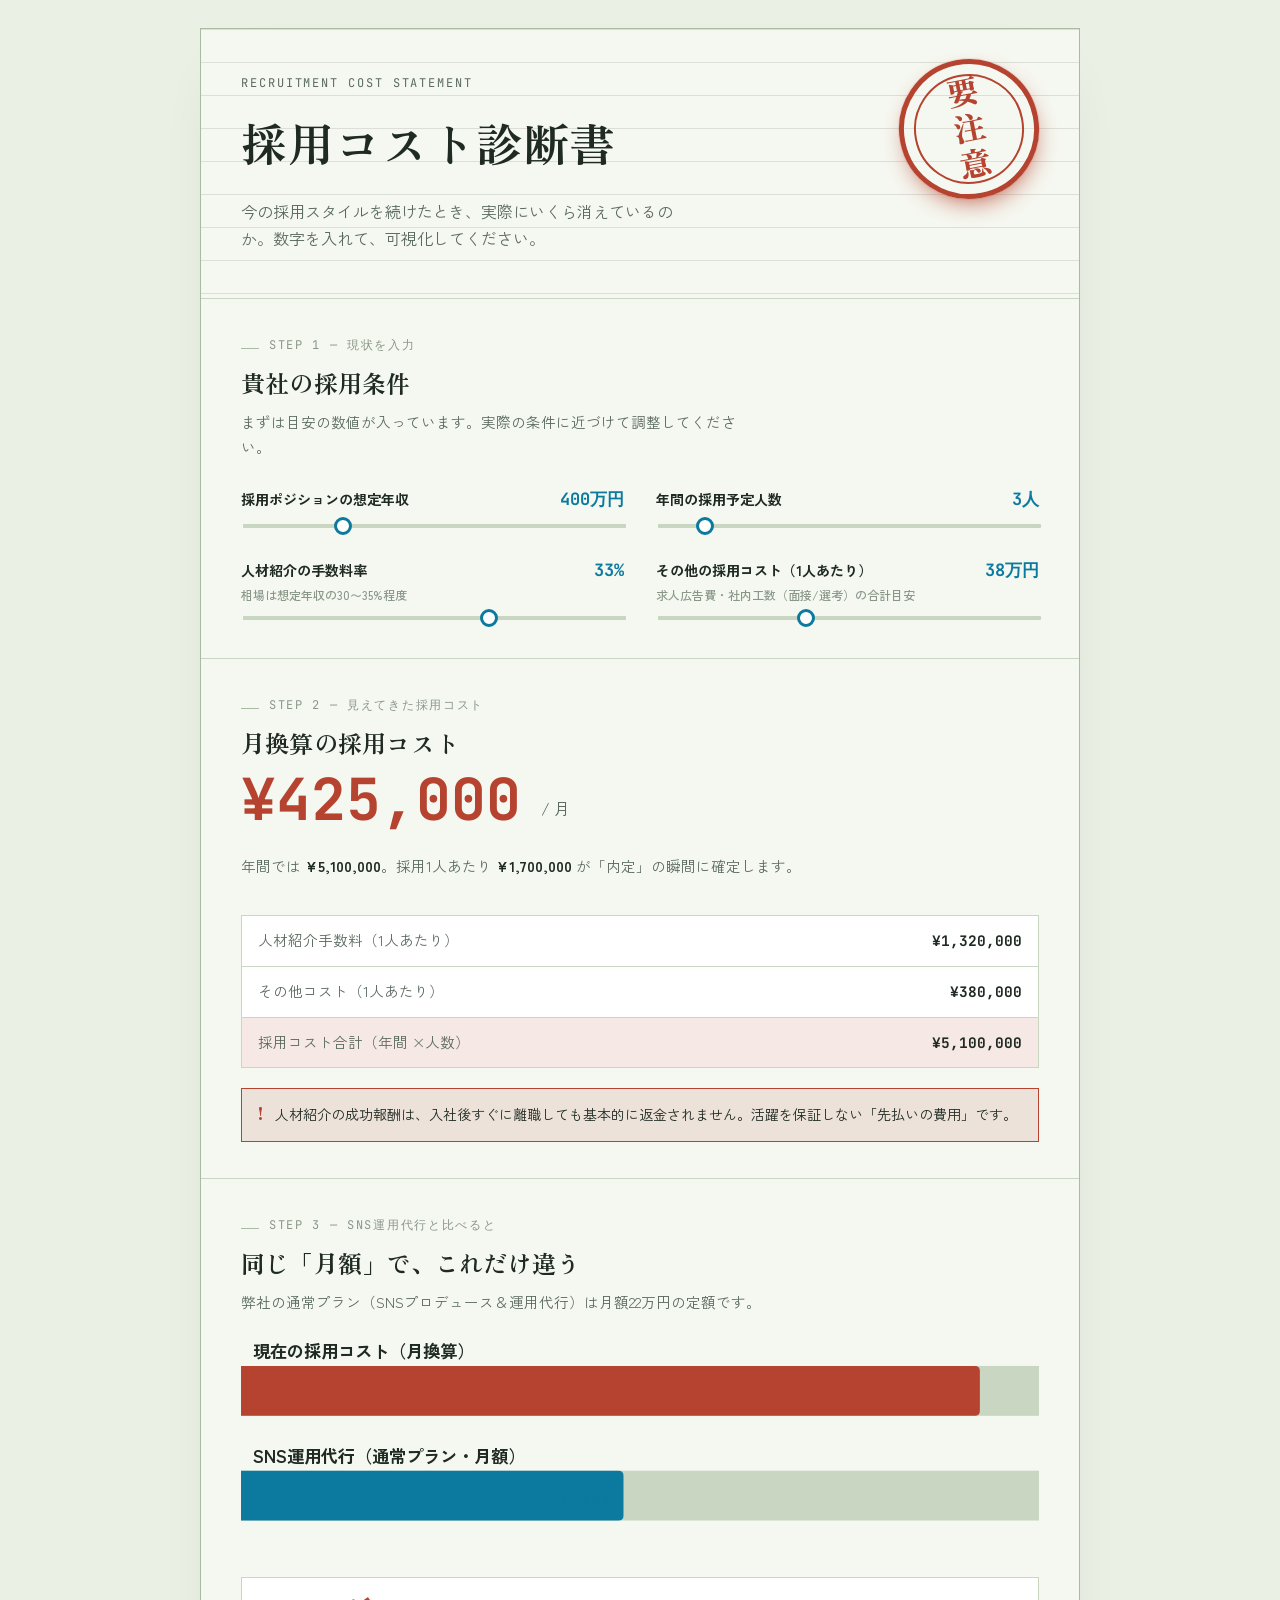
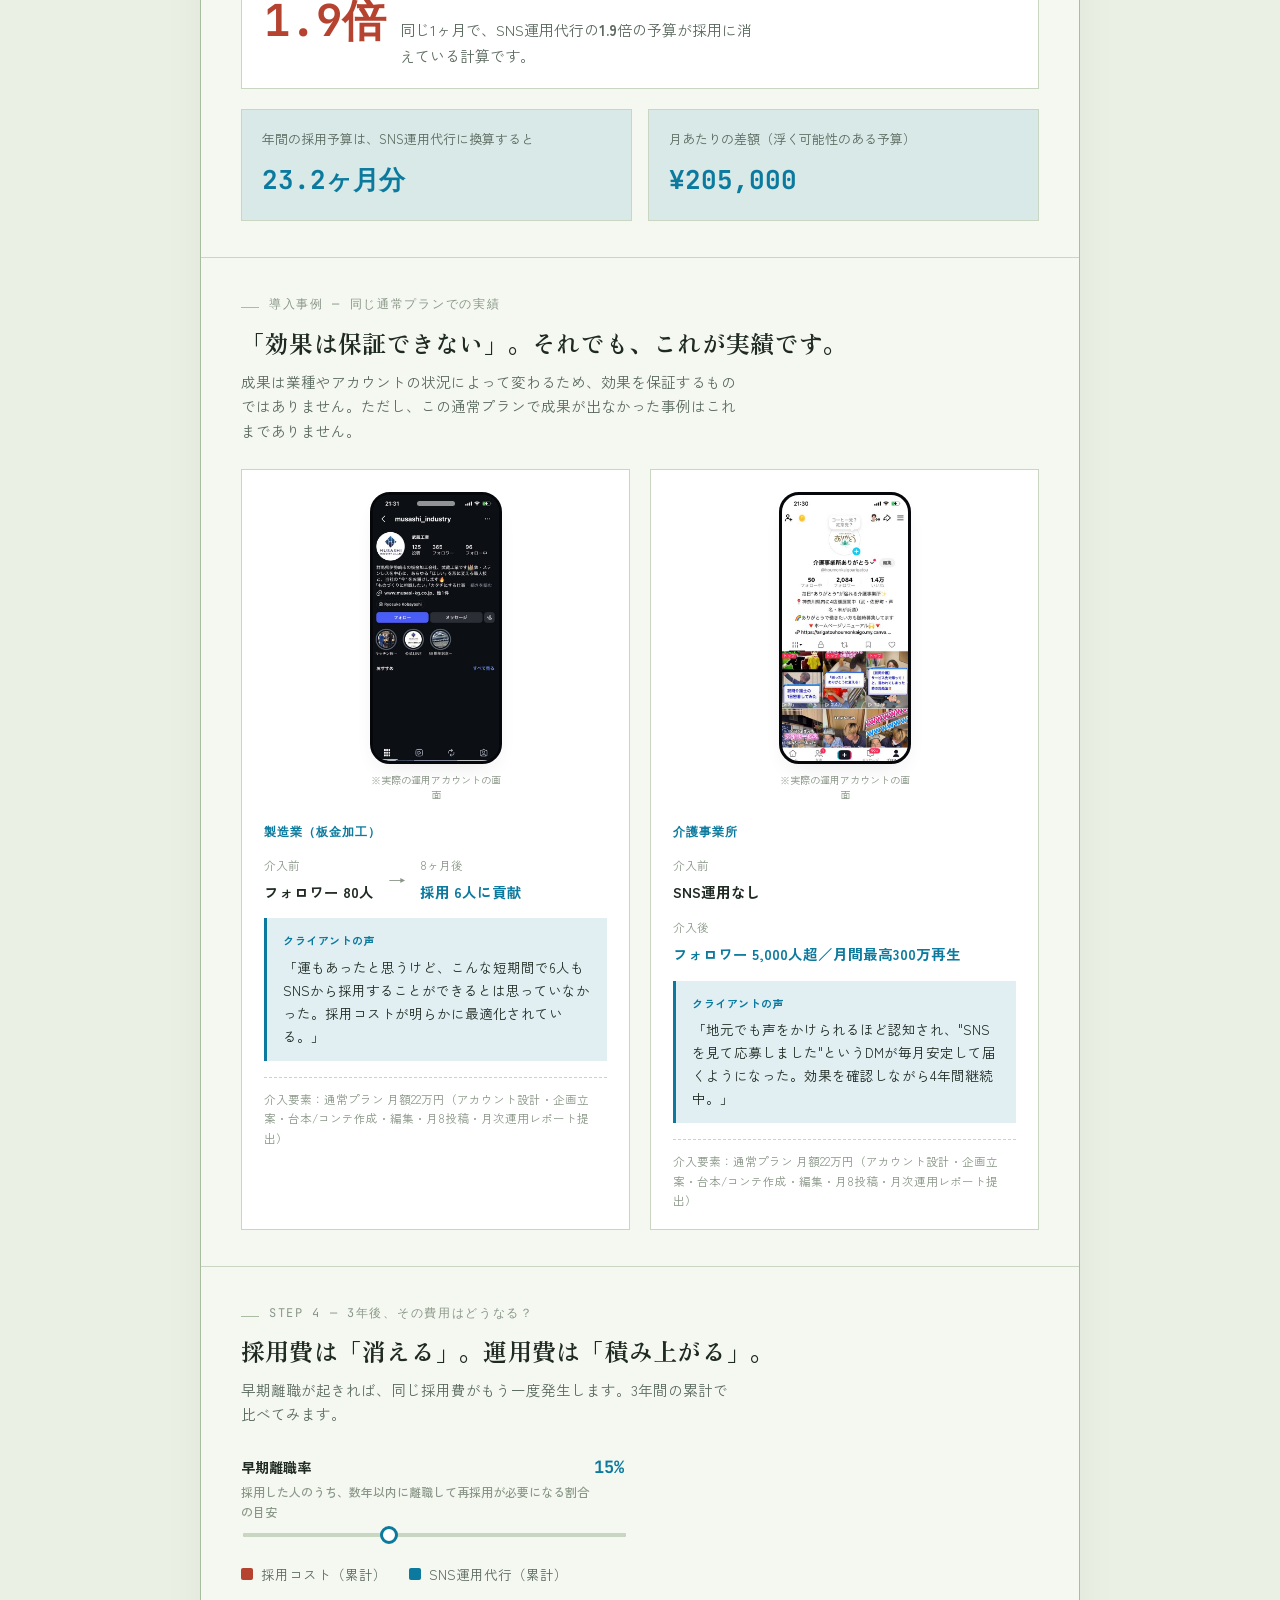
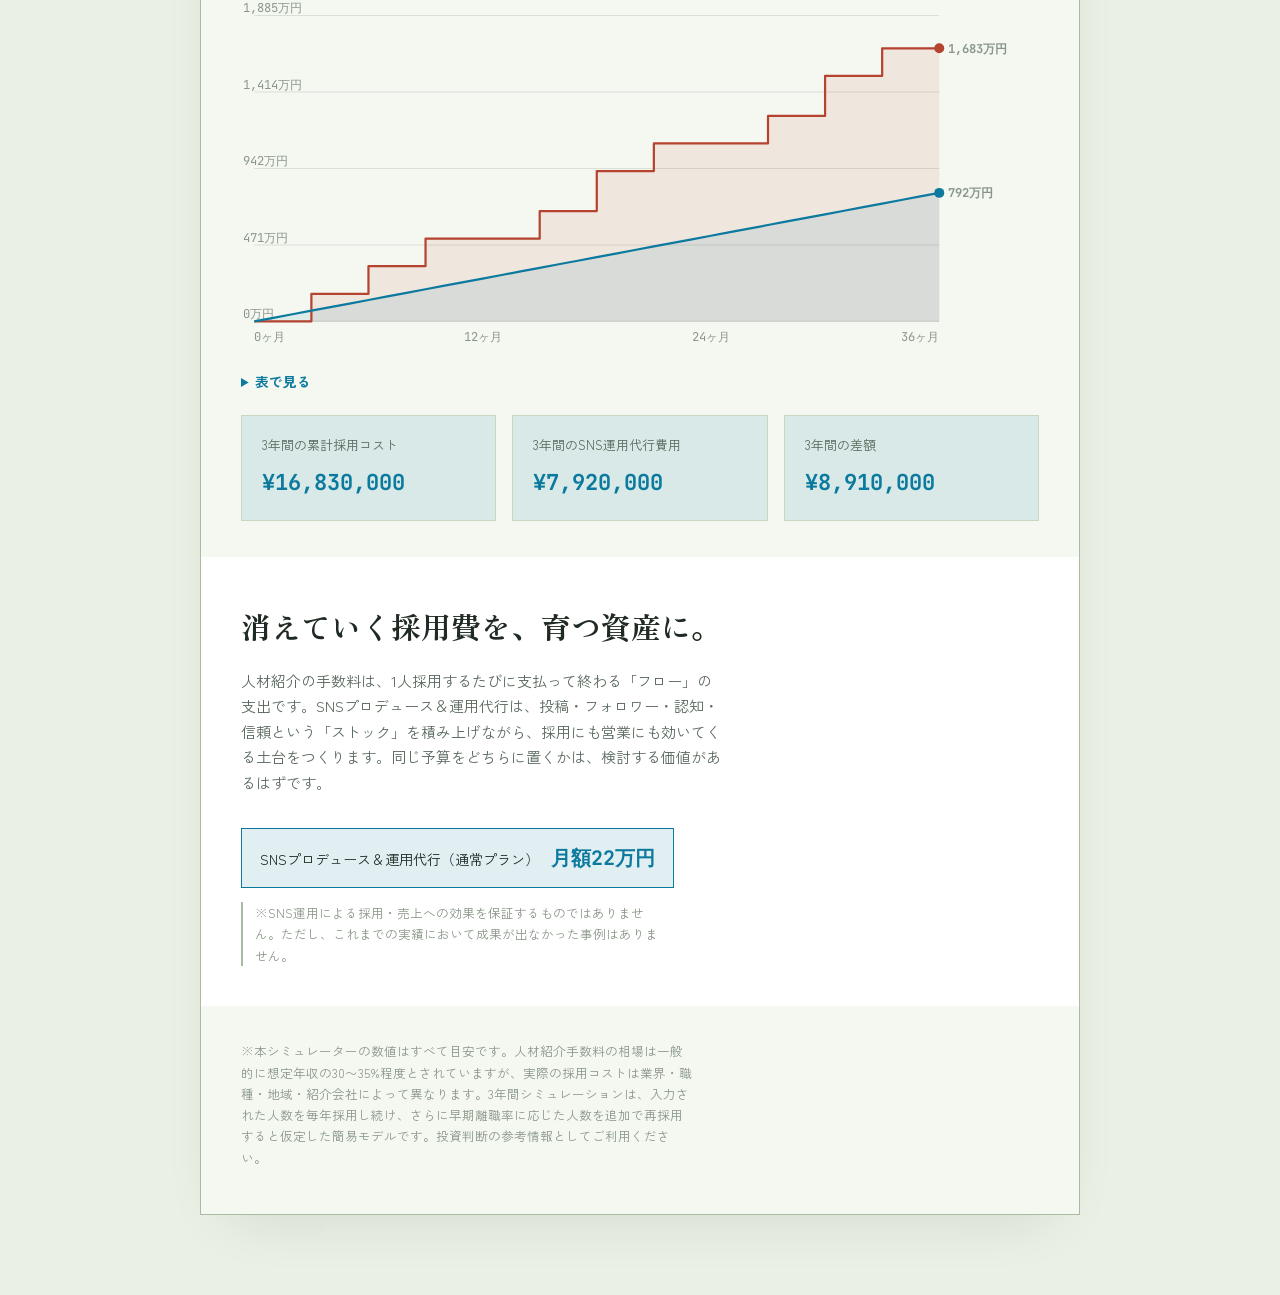
==== commit 21a8ba9b: "Make the masthead stamp larger and bolder on desktop PC widths (>=901px) now get a bigger stamp (140" ====
--- a/recruit-cost-simulator.html
+++ b/recruit-cost-simulator.html
@@ -5,6 +5,15 @@
 <meta name="viewport" content="width=device-width, initial-scale=1.0" />
 <title>採用コスト診断書</title>
 <meta name="description" content="今の採用スタイルを続けた場合の採用コストを可視化し、SNSプロデュース＆運用代行(月額22万円)と比較するシミュレーター。" />
+<!-- Google tag (gtag.js) -->
+<script async src="https://www.googletagmanager.com/gtag/js?id=G-M38B0VWWLZ"></script>
+<script>
+  window.dataLayer = window.dataLayer || [];
+  function gtag(){dataLayer.push(arguments);}
+  gtag('js', new Date());
+
+  gtag('config', 'G-M38B0VWWLZ');
+</script>
 <link rel="preconnect" href="https://fonts.googleapis.com">
 <link rel="preconnect" href="https://fonts.gstatic.com" crossorigin>
 <link href="https://fonts.googleapis.com/css2?family=Zen+Old+Mincho:wght@400;600;700;900&family=Zen+Kaku+Gothic+New:wght@400;500;700;900&family=JetBrains+Mono:wght@400;500;700&display=swap" rel="stylesheet">
@@ -151,6 +160,20 @@
     .stamp{width:64px;height:64px;top:20px;right:20px;}
     .stamp span{font-size:14px;}
     .masthead{padding:36px 22px 24px;}
+  }
+  @media (min-width:901px){
+    .stamp{
+      width:140px;
+      height:140px;
+      top:30px;
+      right:40px;
+      border-width:5px;
+      opacity:1;
+      transform:rotate(-11deg);
+      box-shadow:0 10px 26px -10px var(--accent-alert), 0 0 0 1px var(--accent-alert-soft);
+    }
+    .stamp::before{ inset:10px; border-width:2px; }
+    .stamp span{ font-size:32px; }
   }
 
   /* ---------- sections ---------- */
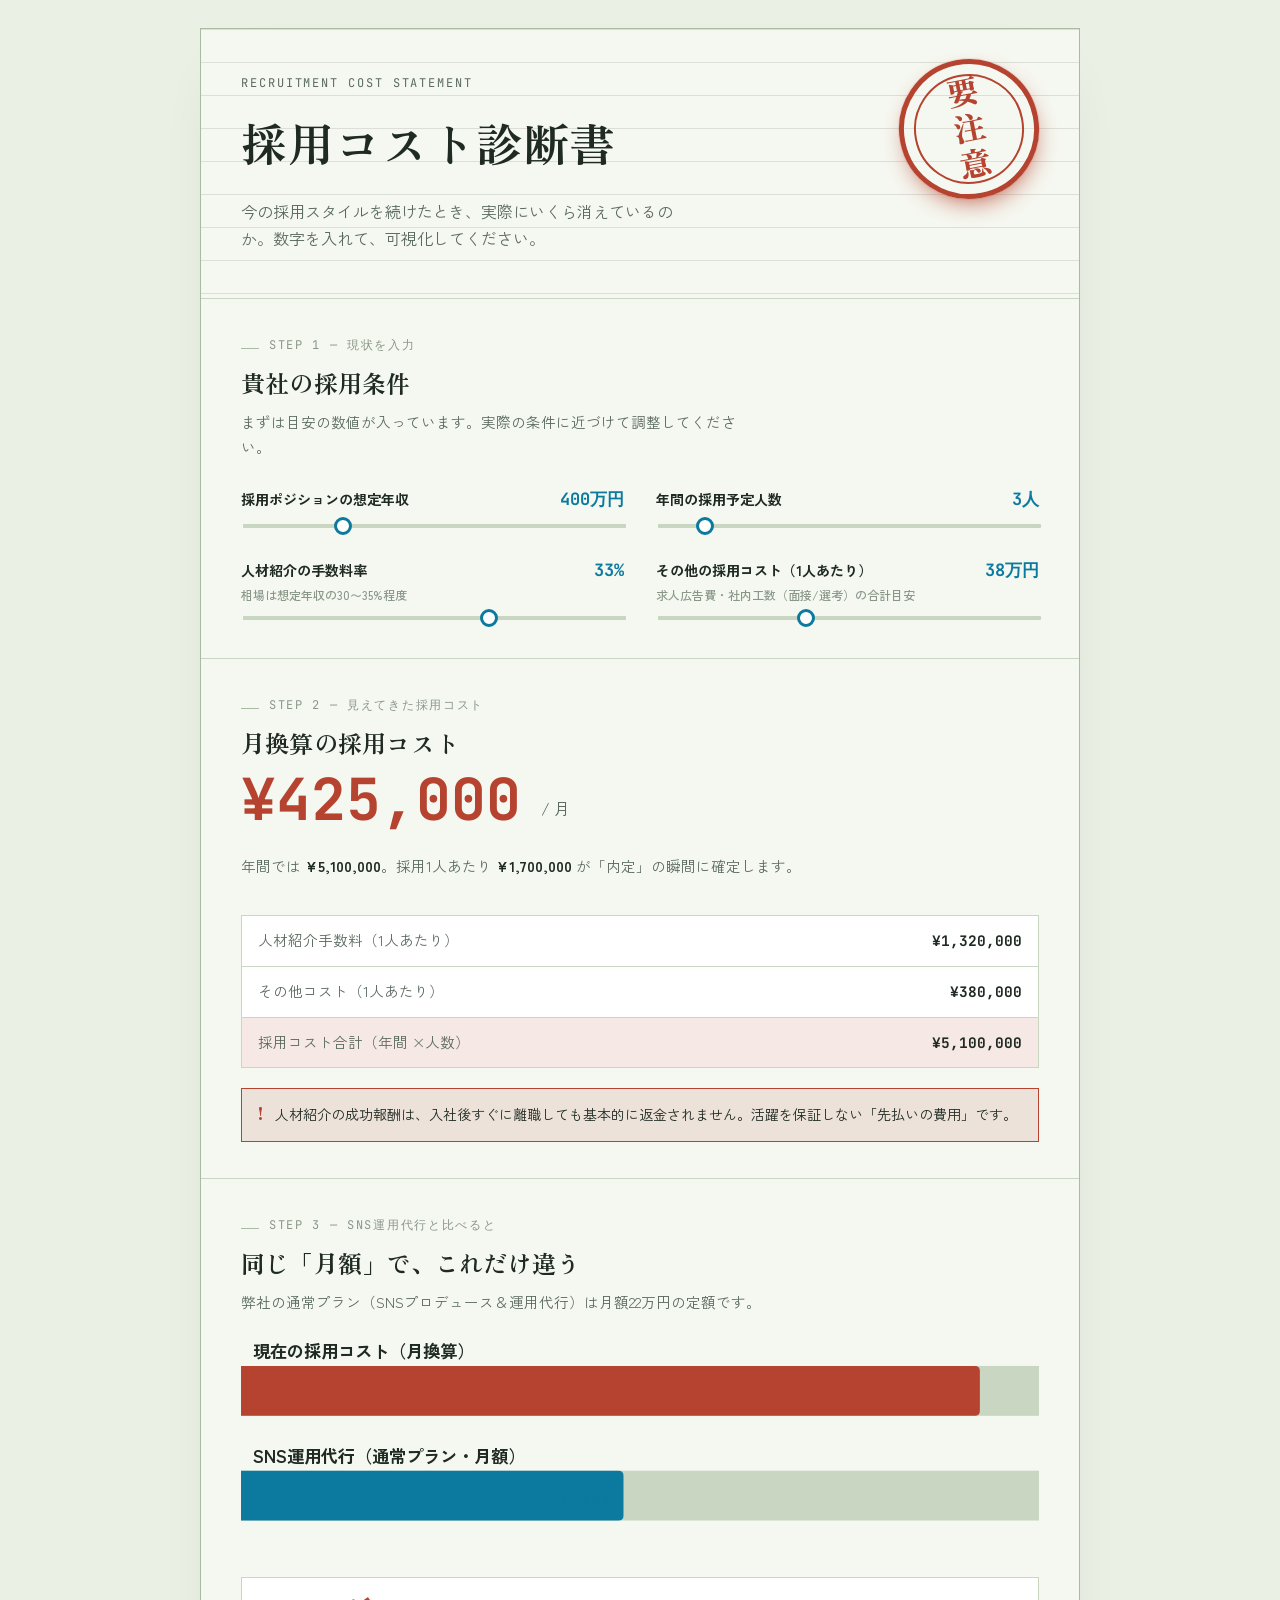
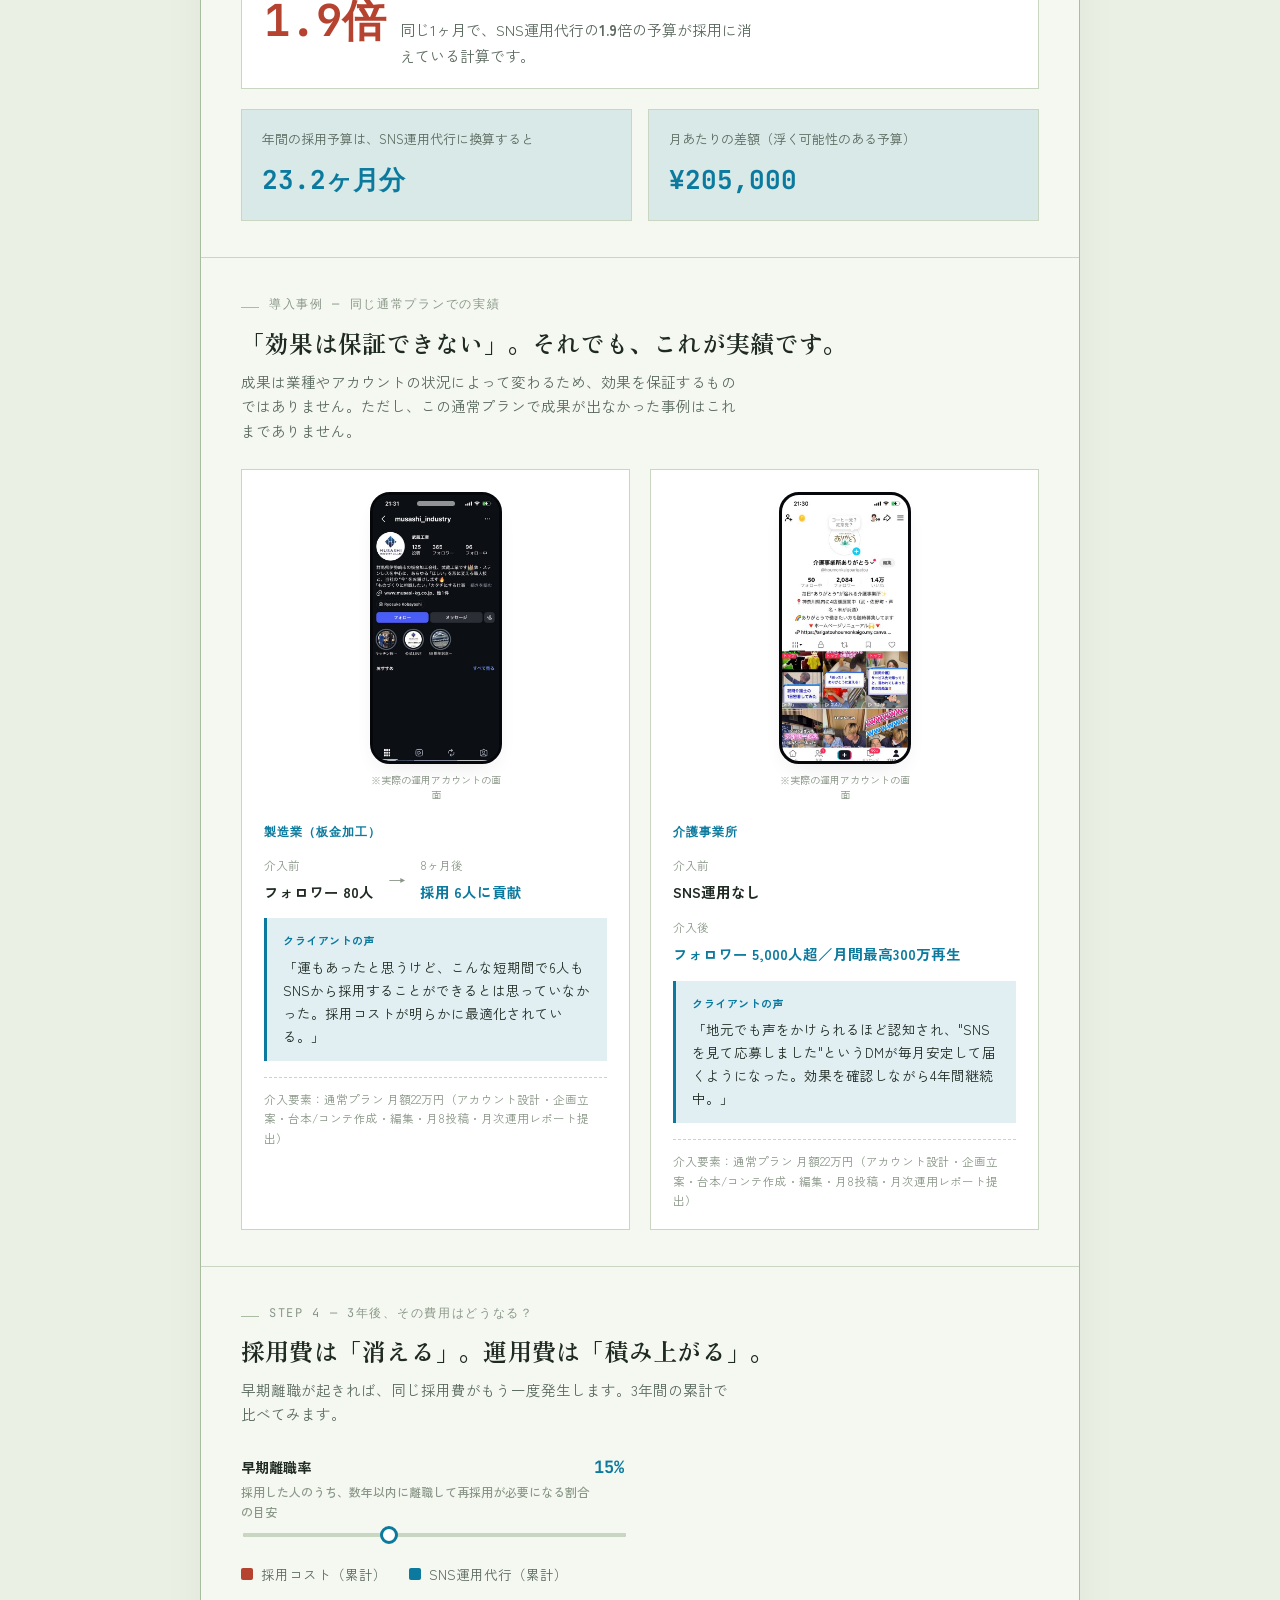
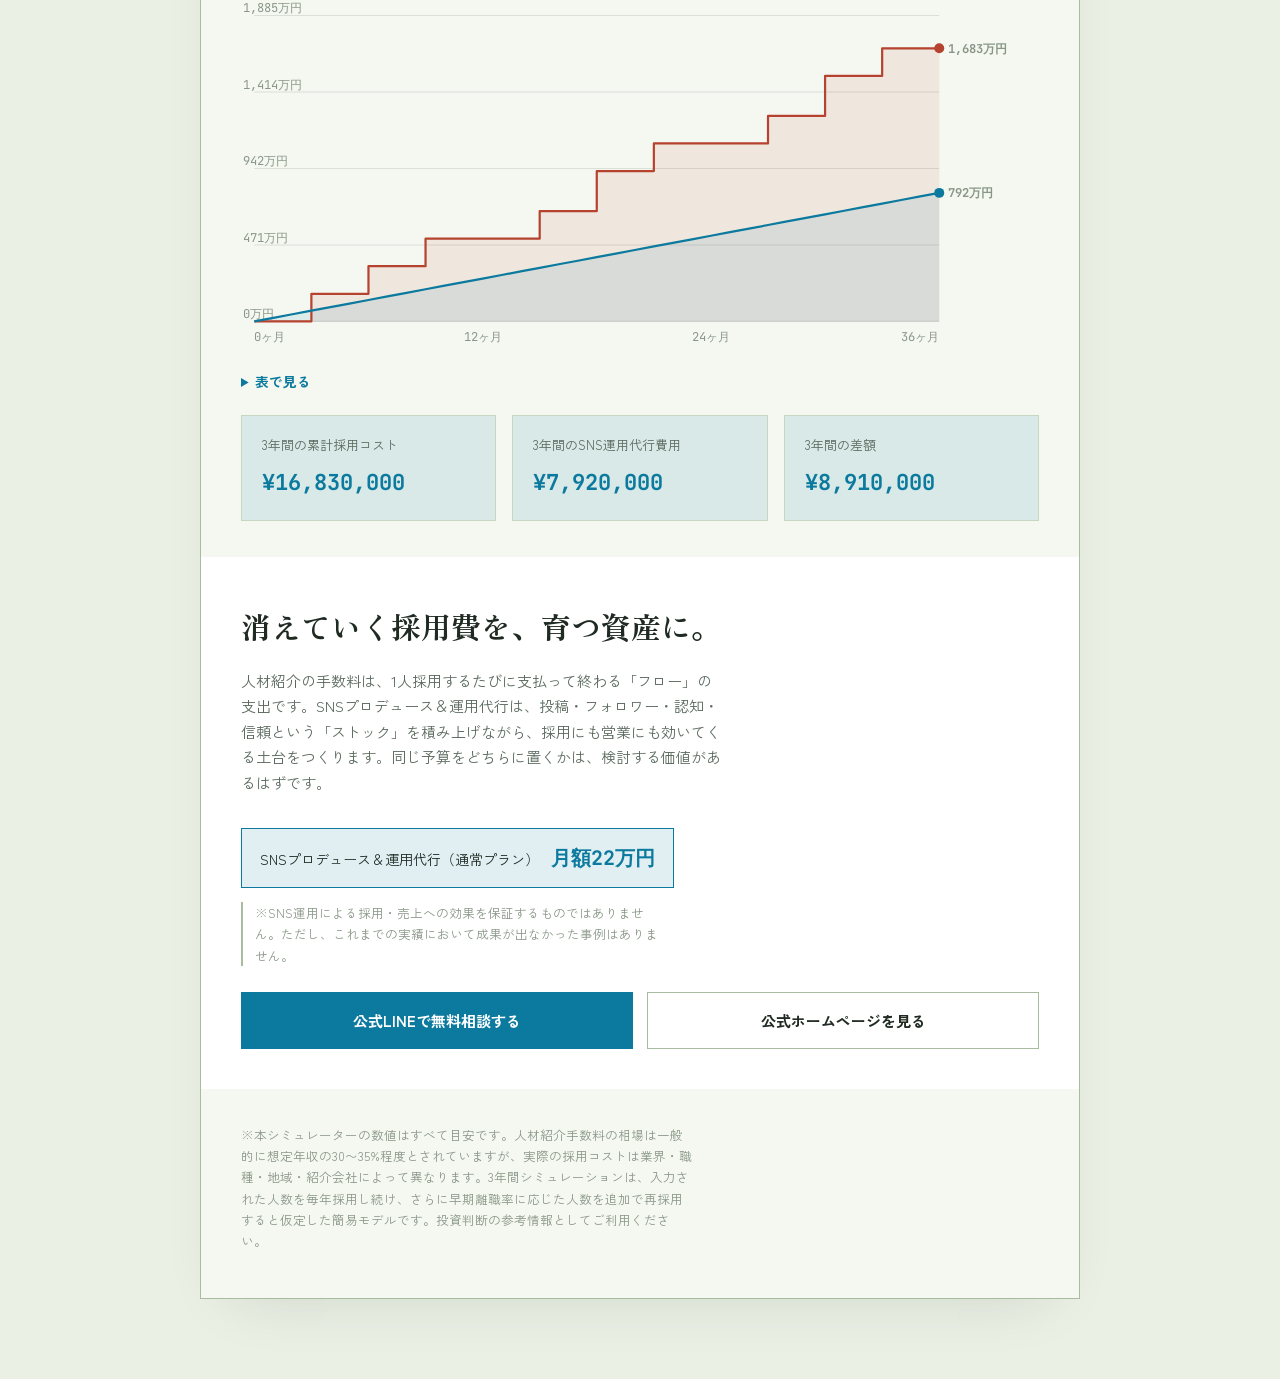
==== commit aafdfbeb: "Add CTA buttons for the official site and LINE consultation Primary button links to the official LIN" ====
--- a/recruit-cost-simulator.html
+++ b/recruit-cost-simulator.html
@@ -542,6 +542,7 @@
 
   .chart2-wrap{position:relative; width:100%;}
   .chart2-wrap svg{width:100%; height:auto; display:block; overflow:visible;}
+  .chart2.is-compact .axis-label{ font-size:15px; }
   .chart2 .grid-line{stroke:var(--grid-line); stroke-width:1;}
   .chart2 .axis-label{font-family:var(--font-mono); font-size:11px; fill:var(--ink-faint);}
   .chart2 .crosshair{stroke:var(--ink-faint); stroke-width:1; stroke-dasharray:3 3; opacity:0; pointer-events:none;}
@@ -620,6 +621,36 @@
     color:var(--accent-value);
     font-variant-numeric:tabular-nums;
     white-space:nowrap;
+  }
+  .cta-row{
+    display:flex;
+    flex-wrap:wrap;
+    gap:14px;
+    margin-top:26px;
+  }
+  .cta-btn{
+    flex:1 1 220px;
+    display:inline-flex;
+    align-items:center;
+    justify-content:center;
+    padding:15px 24px;
+    font-size:15px;
+    font-weight:700;
+    text-align:center;
+    text-decoration:none;
+    border:1px solid transparent;
+    transition:opacity .15s ease;
+  }
+  .cta-btn:hover{ opacity:0.85; }
+  .cta-btn--primary{
+    background:var(--accent-value);
+    color:#fff;
+    border-color:var(--accent-value);
+  }
+  .cta-btn--secondary{
+    background:transparent;
+    color:var(--ink);
+    border-color:var(--border-strong);
   }
   .closing .effect-note{
     max-width:60ch;
@@ -905,6 +936,11 @@
       <p>人材紹介の手数料は、1人採用するたびに支払って終わる「フロー」の支出です。SNSプロデュース＆運用代行は、投稿・フォロワー・認知・信頼という「ストック」を積み上げながら、採用にも営業にも効いてくる土台をつくります。同じ予算をどちらに置くかは、検討する価値があるはずです。</p>
       <div class="price-badge">SNSプロデュース＆運用代行（通常プラン）&nbsp;<b>月額22万円</b></div>
       <p class="effect-note">※SNS運用による採用・売上への効果を保証するものではありません。ただし、これまでの実績において成果が出なかった事例はありません。</p>
+
+      <div class="cta-row">
+        <a class="cta-btn cta-btn--primary" href="https://lin.ee/UN3A3cY" target="_blank" rel="noopener noreferrer">公式LINEで無料相談する</a>
+        <a class="cta-btn cta-btn--secondary" href="https://socialsupercharger.jp/" target="_blank" rel="noopener noreferrer">公式ホームページを見る</a>
+      </div>
     </div>
 
     <p class="footnote">
@@ -1023,11 +1059,25 @@
     const months = 36;
     const maxVal = Math.max(recruitCum[months], serviceCum[months]) * 1.12 || 1;
 
-    const padL = 12, padR = 90, padT = 14, padB = 30;
-    const plotW = 720 - padL - padR;
-    const plotH = 320 - padT - padB;
+    const compact = window.innerWidth < 640;
+    const vbW = compact ? 400 : 720;
+    const vbH = compact ? 300 : 320;
+    const padL = compact ? 8 : 12;
+    const padR = compact ? 8 : 90;
+    const padT = compact ? 18 : 14;
+    const padB = compact ? 46 : 30;
+    const plotW = vbW - padL - padR;
+    const plotH = vbH - padT - padB;
     const x = (m) => padL + (m/months) * plotW;
     const y = (v) => padT + plotH - (v/maxVal) * plotH;
+
+    const chart2El = el('chart2');
+    chart2El.setAttribute('viewBox', `0 0 ${vbW} ${vbH}`);
+    chart2El.classList.toggle('is-compact', compact);
+    el('hoverCatch').setAttribute('width', vbW);
+    el('hoverCatch').setAttribute('height', padT + plotH + padB);
+    el('crosshair').setAttribute('y1', padT - 4);
+    el('crosshair').setAttribute('y2', padT + plotH);
 
     // grid + axis labels
     const gridG = el('gridLines');
@@ -1090,12 +1140,23 @@
     el('endDotService').setAttribute('cy', y(serviceCum[months]));
 
     const elr = el('endLabelRecruit');
-    elr.setAttribute('x', x(months)+8);
-    elr.setAttribute('y', y(recruitCum[months])+4);
+    const els = el('endLabelService');
+    if(compact){
+      elr.setAttribute('x', x(months));
+      elr.setAttribute('y', y(recruitCum[months]) - 10);
+      elr.setAttribute('text-anchor', 'end');
+      els.setAttribute('x', x(months));
+      els.setAttribute('y', y(serviceCum[months]) + 18);
+      els.setAttribute('text-anchor', 'end');
+    } else {
+      elr.setAttribute('x', x(months)+8);
+      elr.setAttribute('y', y(recruitCum[months])+4);
+      elr.setAttribute('text-anchor', 'start');
+      els.setAttribute('x', x(months)+8);
+      els.setAttribute('y', y(serviceCum[months])+4);
+      els.setAttribute('text-anchor', 'start');
+    }
     elr.textContent = man(recruitCum[months]);
-    const els = el('endLabelService');
-    els.setAttribute('x', x(months)+8);
-    els.setAttribute('y', y(serviceCum[months])+4);
     els.textContent = man(serviceCum[months]);
 
     el('recruit3yOut').textContent = yen(recruitCum[months]);
@@ -1115,6 +1176,7 @@
     render._recruitCum = recruitCum;
     render._serviceCum = serviceCum;
     render._x = x; render._y = y;
+    render._padL = padL; render._plotW = plotW; render._months = months;
   }
 
   // hover interaction on chart2
@@ -1139,9 +1201,9 @@
   function onMove(evt){
     if(!render._x) return;
     const { sx, rect } = pt(evt);
-    const months = 36;
-    const padL = 12, padR = 90;
-    const plotW = 720 - padL - padR;
+    const months = render._months;
+    const padL = render._padL;
+    const plotW = render._plotW;
     let m = Math.round(((sx - padL) / plotW) * months);
     m = Math.max(0, Math.min(months, m));
     const cx = render._x(m);
@@ -1158,8 +1220,9 @@
     el('tt-recruit').textContent = yen(render._recruitCum[m]);
     el('tt-service').textContent = yen(render._serviceCum[m]);
 
-    const px = (cx / 720) * rect.width;
-    const py = (Math.min(ry, sy2) / 320) * rect.height;
+    const vb = svg.viewBox.baseVal;
+    const px = (cx / vb.width) * rect.width;
+    const py = (Math.min(ry, sy2) / vb.height) * rect.height;
     tooltip.style.left = px + 'px';
     tooltip.style.top = Math.max(py - 12, 40) + 'px';
     tooltip.classList.add('is-visible');
@@ -1179,6 +1242,12 @@
     input.addEventListener('input', render);
   });
 
+  let resizeTimer = null;
+  window.addEventListener('resize', () => {
+    clearTimeout(resizeTimer);
+    resizeTimer = setTimeout(render, 150);
+  });
+
   render();
 })();
 </script>
